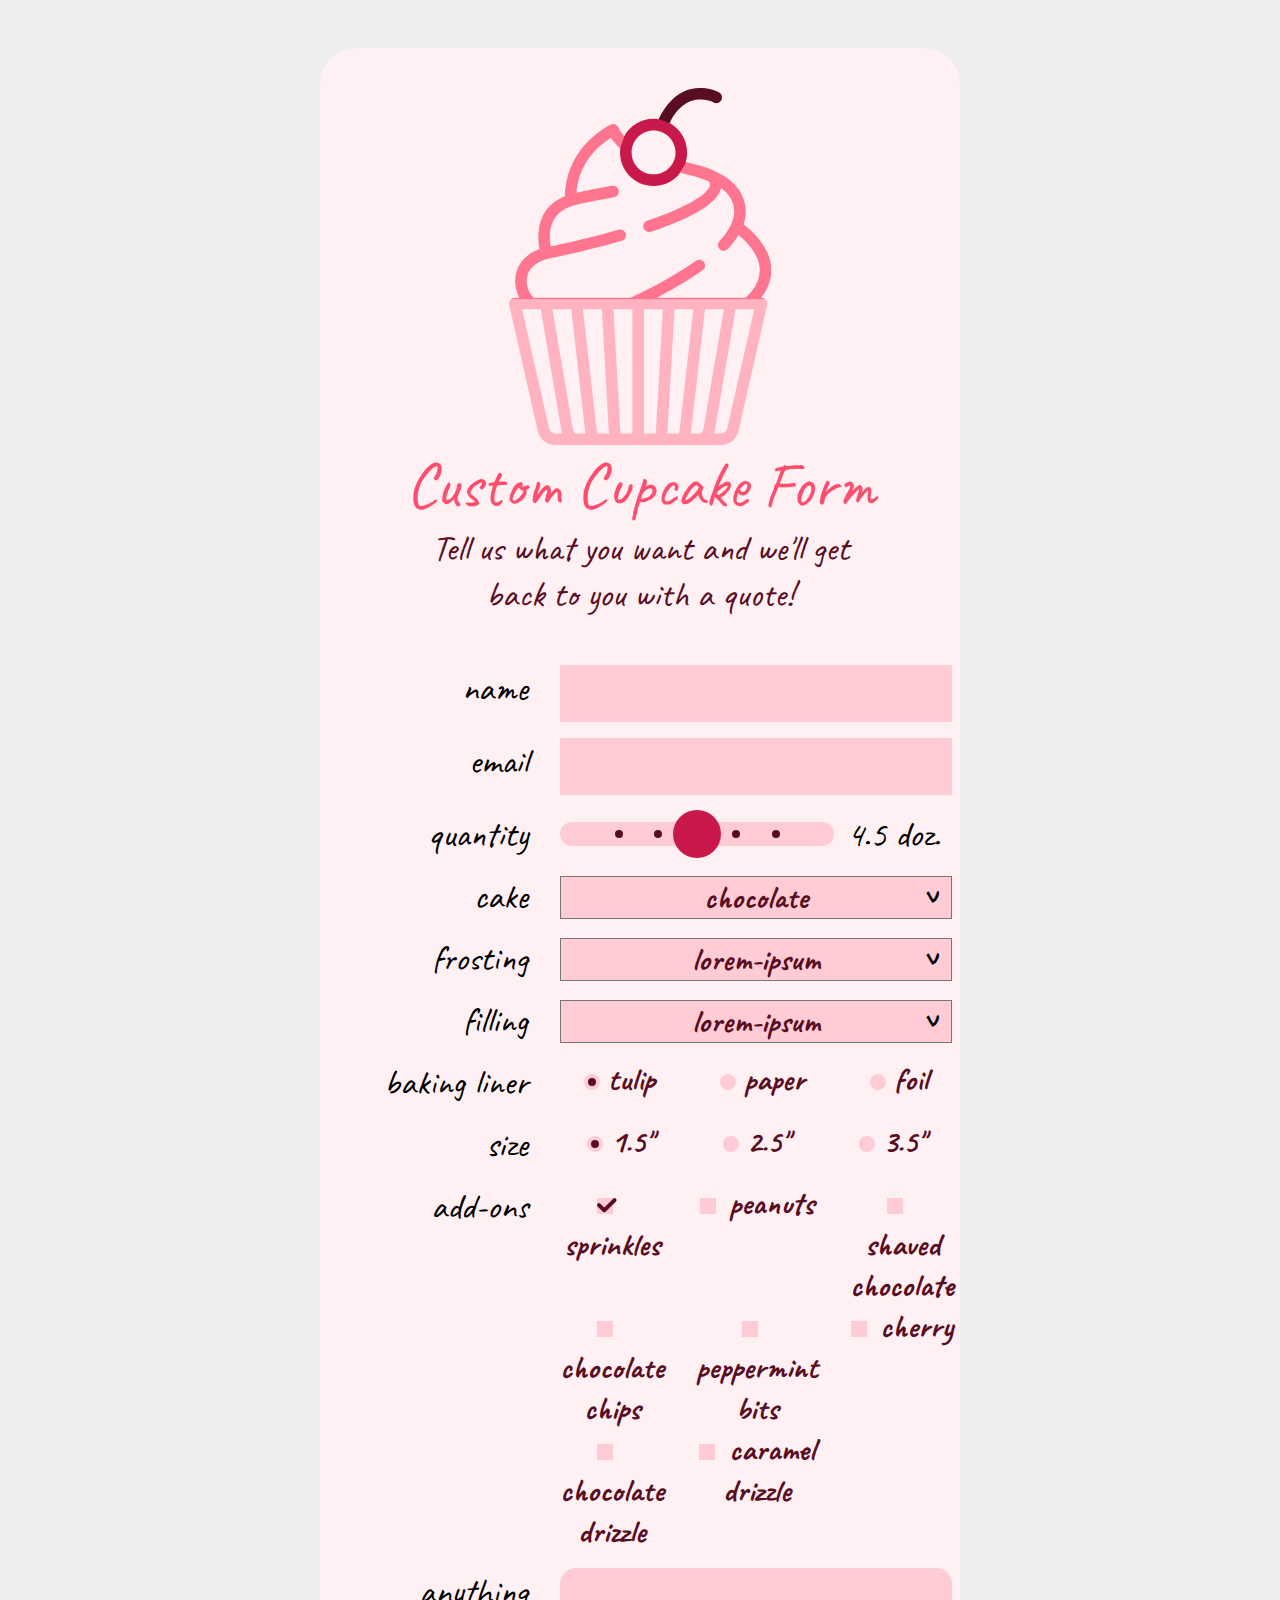
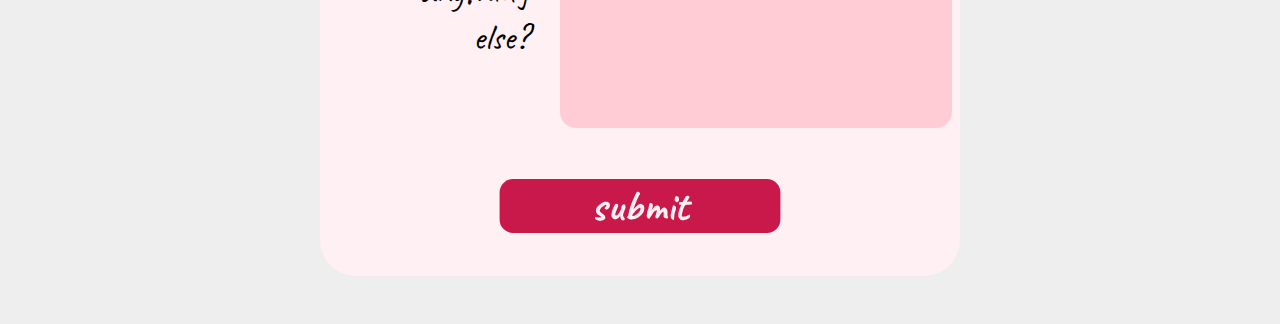
==== index.html @ 446fe45b "rough draft of final form complete" ====
<!DOCTYPE html>
<html lang="en">
<head>
    <meta charset="UTF-8">
    <meta http-equiv="X-UA-Compatible" content="IE=edge">
    <meta name="viewport" content="width=device-width, initial-scale=1.0">
    <title>Document</title>
    <link rel="stylesheet" href="styles.css">
</head>
<body>
    <div class="container">
        <img src="./assets/cupcake.svg" alt="a pink cupcake">
        <h1>Custom Cupcake Form</h1>
        <p class="subheading">Tell us what you want and we'll get back to you with a quote!</p>
        <form>
            <label for="name">name</label><input type="text" name="name" id="name">
            <label for="email">email</label><input type="text" name="email" id="email">
            <label for="quantity">quantity</label>
            <div class="slider">
                <div class="slider-container">
                    <input id="quantity" name="quantity" type="range" min="3" max="6" step="0.5">
                    <div class="slider-dots">
                        <div class="slider-dot-box">
                            <div class="slider-dot"></div>
                        </div>
                        <div class="slider-dot-box">
                            <div class="slider-dot"></div>
                        </div>
                        <div class="slider-dot-box">
                            <div class="slider-dot"></div>
                        </div>
                        <!-- The default value must be the middle value by
                            the HTML5 specification, so we default this one to active -->
                            <div class="slider-dot-box active">
                                <div class="slider-dot"></div>
                            </div>
                        <div class="slider-dot-box">
                            <div class="slider-dot"></div>
                        </div>
                        <div class="slider-dot-box">
                            <div class="slider-dot"></div>
                        </div>
                        <div class="slider-dot-box">
                            <div class="slider-dot"></div>
                        </div>
                    </div>
                </div>
                <output for="quantity"></output>
            </div>
            <label for="cake">cake</label>
            <div class="select-container">
                <select name="cake" id="cake">
                    <option value="chocolate">chocolate</option>
                    <option value="red velvet">red velvet</option>
                    <option value="yellow">yellow</option>
                </select>
            </div>
            <label for="frosting">frosting</label>
            <div class="select-container">
                <select name="frosting" id="frosting">
                    <option value="lorem-ipsum">lorem-ipsum</option>
                </select>
            </div>
            <label for="filling">filling</label>
            <div class="select-container">
                <select name="filling" id="filling">
                    <option value="lorem-ipsum">lorem-ipsum</option>
                </select>
            </div>
            <p>baking liner</label>
            <ul class="radio-container">
                <li>
                    <input type="radio" name="baking-liner" id="tulip" checked>
                    <label for="tulip">tulip</label>
                </li>
                <li>
                    <input type="radio" name="baking-liner" id="paper">
                    <label for="paper">paper</label>
                </li>
                <li>
                    <input type="radio" name="baking-liner" id="foil">
                    <label for="foil">foil</label>
                </li>
            </ul>
            <p>size</p>
            <ul class="radio-container">
                <li>
                    <input type="radio" name="size" id="1.5" checked>
                    <label for="1.5">1.5"</label>
                </li>
                <li>
                    <input type="radio" name="size" id="2.5">
                    <label for="2.5">2.5"</label>
                </li>
                <li>
                    <input type="radio" name="size" id="3.5">
                    <label for="3.5">3.5"</label>
                </li>
            </ul>
            <p>add-ons</p>
            <div class="checkbox-container">
                <ul>
                    <li>
                        <input type="checkbox" name="sprinkles" id="sprinkles" checked><label for="sprinkles">sprinkles</label>
                    </li>
                    <li>
                        <input type="checkbox" name="peanuts" id="peanuts"><label for="peanuts">peanuts</label>
                    </li>
                    <li>
                        <input type="checkbox" name="shaved-chocolate" id="shaved-chocolate"><label for="shaved-chocolate">shaved chocolate</label>
                    </li>
                    <li>
                        <input type="checkbox" name="chocolate-chips" id="chocolate-chips"><label for="chocolate-chips">chocolate chips</label>
                    </li>
                    <li>
                        <input type="checkbox" name="peppermint-bits" id="peppermint-bits"><label for="peppermint-bits">peppermint bits</label>
                    </li>
                    <li>
                        <input type="checkbox" name="cherry" id="cherry"><label for="cherry">cherry</label>
                    </li>
                    <li>
                        <input type="checkbox" name="chocolate-drizzle" id="chocolate-drizzle"><label for="chocolate-drizzle">chocolate drizzle</label>
                    </li>
                    <li>
                        <input type="checkbox" name="caramel-drizzle" id="caramel-drizzle"><label for="caramel-drizzle">caramel drizzle</label>
                    </li>
                </ul>
            </div>
            <label for="anything-else">anything else?</label>
            <textarea name="anything-else" id="anything-else"></textarea>
        </form>
        <button action="submit">submit</button>
    </div>
    <script src="functionality.js"></script>
</body>
</html>
---- styles.css ----
@import url('https://fonts.googleapis.com/css2?family=Caveat:wght@400;700&display=swap');

:root {
    /* Color palette */
    --clr-10: #590d22;
    --clr-9: #800f2f;
    --clr-8: #a4133c;
    --clr-7: #c9184a;
    --clr-6: #ff4d6d;
    --clr-5: #ff758f;
    --clr-4: #ff8fa3;
    --clr-3: #ffb3c1;
    --clr-2: #ffccd5;
    --clr-1: #fff0f3;

    /* Document colors */
    --clr-form: var(--clr-1);
    --clr-field-bg: var(--clr-2);
    --clr-field-fg: var(--clr-10);
    --clr-label: #000;
    --clr-body: #eee;
    --clr-h1: var(--clr-6);
    --clr-subheading: var(--clr-10);
    --clr-slider-thumb: var(--clr-7);
    --clr-button-bg: var(--clr-7);
    --clr-button-fg: var(--clr-1);

    /* Fonts */
    --ff-h1: "Caveat", cursive, sans-serif;
    --ff-subheading: "Caveat", cursive, sans-serif;
    --ff-label: "Caveat", cursive, sans-serif;
    --ff-value: "Caveat", cursive, sans-serif;
    --ff-button: "Caveat", cursive, sans-serif;

    --fw-h1: 400;
    --fw-subheading: 400;
    --fw-label: 400;
    --fw-value: 700;
    --fw-button: 700;

    --fs-h1: 4rem;
    --fs-subheading: 2.25rem;
    --fs-label: 2.25rem;
    --fs-checkbox-label: 1.125;
    --fs-value: 2rem;
    --fs-button: 3rem;
}

/* Reset */
*,
*::before,
*::after {
    box-sizing: border-box;
    margin: 0;
    padding: 0;
}

ul {
    list-style: none;
}

img {
    display: block;
    max-width: 100%;
}

/* Form resets from MDN and CSS Tricks */
input[type=range] {
    /* Hide the slider so we can make a custom slider */
    -webkit-appearance: none;
    appearance: none;
    background: transparent; 
}

input[type=range]::-webkit-slider-thumb {
    -webkit-appearance: none;
    appearance: none;
}

/* TODO: Update later for accessibility */
input[type=range]:focus {
    outline: none;
}

input[type=range]::-ms-track {
    width: 100%;
    cursor: pointer;
    background: transparent;
    border-color: transparent;
    color: transparent;
}

/* Components */

.components {
    padding: 3rem;
    display: flex;
    flex-direction: column;
    gap: 10em;
    align-items: center;
    background: var(--clr-form);
}

input[type=text] {
    background: var(--clr-field-bg);
    color: var(--clr-field-fg);
    font-family: var(--ff-value);
    font-weight: var(--fw-value);
    font-size: var(--fs-value);
    padding: 0.5rem;
    border: none;
}

/* TODO: Change for accessibility */
input[type=text]:focus {
    outline: none;
}

.select-container {
    position: relative;
}

.select-container::after {
    content: ">";
    font-family: var(--ff-value);
    font-weight: var(--fw-value);
    font-size: var(--fs-value);
    position: absolute;
    top: 0;
    right: 0;
    padding-top: 2%;
    padding-right: 2%;
    transform: rotate(90deg);
    pointer-events: none;
}

select {
    -webkit-appearance: none;
    appearance: none;
    width: 100%;
    text-align: center;
    background: var(--clr-field-bg);
    color: var(--clr-field-fg);
    font-family: var(--ff-value);
    font-weight: var(--fw-value);
    font-size: var(--fs-value);
}

option {
    font-family: inherit;
    font-weight: inherit;
    font-size: inherit;
}

.slider {
    display: grid;
    grid-template-columns: 70% 30%;
    align-items: center;
}

.slider-container {
    position: relative;
}

input[type=range] {
    width: 100%;
    display: block;
}

input[type=range]::-webkit-slider-runnable-track {
    background: var(--clr-field-bg);
    width: 100%;
    height: 1.5rem;
    border-radius: 22.5px;
    cursor: pointer;
}

input[type=range]::-webkit-slider-thumb {
    background: var(--clr-slider-thumb);
    width: 3rem;
    height: 3rem;
    border-radius: 50%;
    margin-top: -0.75rem;
}

input[type=range]::-moz-range-track {
    background: var(--clr-field-bg);
    width: 100%;
    height: 1.5rem;
    border-radius: 22.5px;
    cursor: pointer;
}

input[type=range]::-moz-range-thumb {
    background: var(--clr-slider-thumb);
    width: 3rem;
    height: 3rem;
    border-radius: 50%;
    margin-top: -0.75rem;
    cursor:pointer;
}

.slider-dots {
    position: absolute;
    top: 0;
    left: 0;
    width: 100%;
    height: 100%;
    display: flex;
    justify-content: space-between;
    align-items: center;
    pointer-events: none;
}

.slider-dot-box {
    width: 3rem;
    display: flex;
    justify-content: center;
    align-items: center;
}

.slider-dot {
    width: 0.5rem;
    height: 0.5rem;
    border-radius: 50%;
    background: var(--clr-field-fg);
}

.slider-dot-box:first-child > .slider-dot,
.slider-dot-box:last-child > .slider-dot,
.slider-dot-box.active > .slider-dot {
    background: transparent;
}

.radio-container {
    display: flex;
    justify-content: space-around;
    gap: 1rem;
    font-family: var(--ff-value);
    font-weight: var(--fw-value);
    font-size: var(--fs-value);
    color: var(--clr-field-fg);
}

input[type=radio] {
    -webkit-appearance: none;
    appearance: none;
    width: 1rem;
    height: 1rem;
    border-radius: 50%;
    background: var(--clr-field-bg);
}

input[type="radio"]:checked {
    position: relative;
}

input[type="radio"]:checked::before {
    content: "";
    display: block;
    width: 0.5rem;
    height: 0.5rem;
    border-radius: 50%;
    background: var(--clr-field-fg);
    position: absolute;
    top: 50%;
    left: 50%;
    transform: translate(-50%, -50%);
}

.checkbox-container {
    display: flex;
}

.checkbox-container ul {
    display: grid;
    grid-template-columns: repeat(3, 1fr);
    column-gap: 1em;
    font-family: var(--ff-value);
    font-weight: var(--fw-value);
    font-size: var(--fs-value);
    color: var(--clr-field-fg);
}

input[type=checkbox] {
    -webkit-appearance: none;
    appearance: none;
    width: 1rem;
    height: 1rem;
    background: var(--clr-field-bg);
    margin-right: 1em;
}

input[type=checkbox]:checked {
    position: relative;
}

input[type=checkbox]:checked::before {
    content: "";
    display: block;
    background-image: url(./assets/checkmark.svg);
    background-size: contain;
    background-repeat: no-repeat;
    width: 125%;
    height: 125%;
}

textarea {
    display: block;
    overflow: auto;
    width: 100%;
    height: 10rem;
    padding: 1rem;
    resize: none;
    background-color: var(--clr-field-bg);
    color: var(--clr-field-fg);
    font-family: var(--ff-value);
    font-weight: var(--fw-value);
    font-size: var(--fs-value);
    border: none;
    border-radius: 0.5em;
}

/* TODO: Change for accessibility */
textarea:focus {
    outline: none;
}

button {
    display: block;
    background-color: var(--clr-button-bg);
    color: var(--clr-button-fg);
    font-family: var(--ff-button);
    font-weight: var(--fw-button);
    font-size: var(--fs-button);
    width: 19.5rem;
    border: none;
    border-radius: 15px;
    cursor: pointer;
    transform: scale(0.9);
    transition: transform ease 150ms;
}

button:hover {
    transform: scale(1);
    animation-name: jiggle;
    animation-duration: 500ms;
}

button:active {
    transform: scale(0.9);
    transition: transform ease 50ms;
}

@keyframes jiggle {
    20% {
        transform: rotateZ(-3deg);
    }
    40% {
        transform: rotateZ(3deg);
    }
    60% {
        transform: rotateZ(-3deg);
    }
    80% {
        transform: rotateZ(3deg);
    }
    100% {
        transform: rotateZ(0deg);
    }
}

/* General Styles */

body {
    font-family: var(--ff-label);
    font-weight: var(--fw-label);
    font-size: var(--fs-label);
    background-color: var(--clr-body);
}

.container {
    max-width: 50vw;
    margin: 3rem auto;
    background-color: var(--clr-form);
    padding: 2.5rem;
    border-radius: 1em;
}

.container > * {
    margin-inline: auto;
    text-align: center;
}

h1 {
    font-family: var(--ff-h1);
    font-weight: var(--fw-h1);
    font-size: var(--fs-h1);
    color: var(--clr-h1);
}

.subheading {
    font-family: var(--ff-subheading);
    font-weight: var(--fw-subheading);
    font-size: var(--fs-subheading);
    color: var(--clr-subheading);
    max-width: 30ch;
    margin-bottom: 3rem;
}

form {
    display: grid;
    grid-template-columns: 30% 70%;
    row-gap: 1rem;
    column-gap: 2rem;
    margin-bottom: 3rem;
}

form label,
form p {
    text-align: right;
}
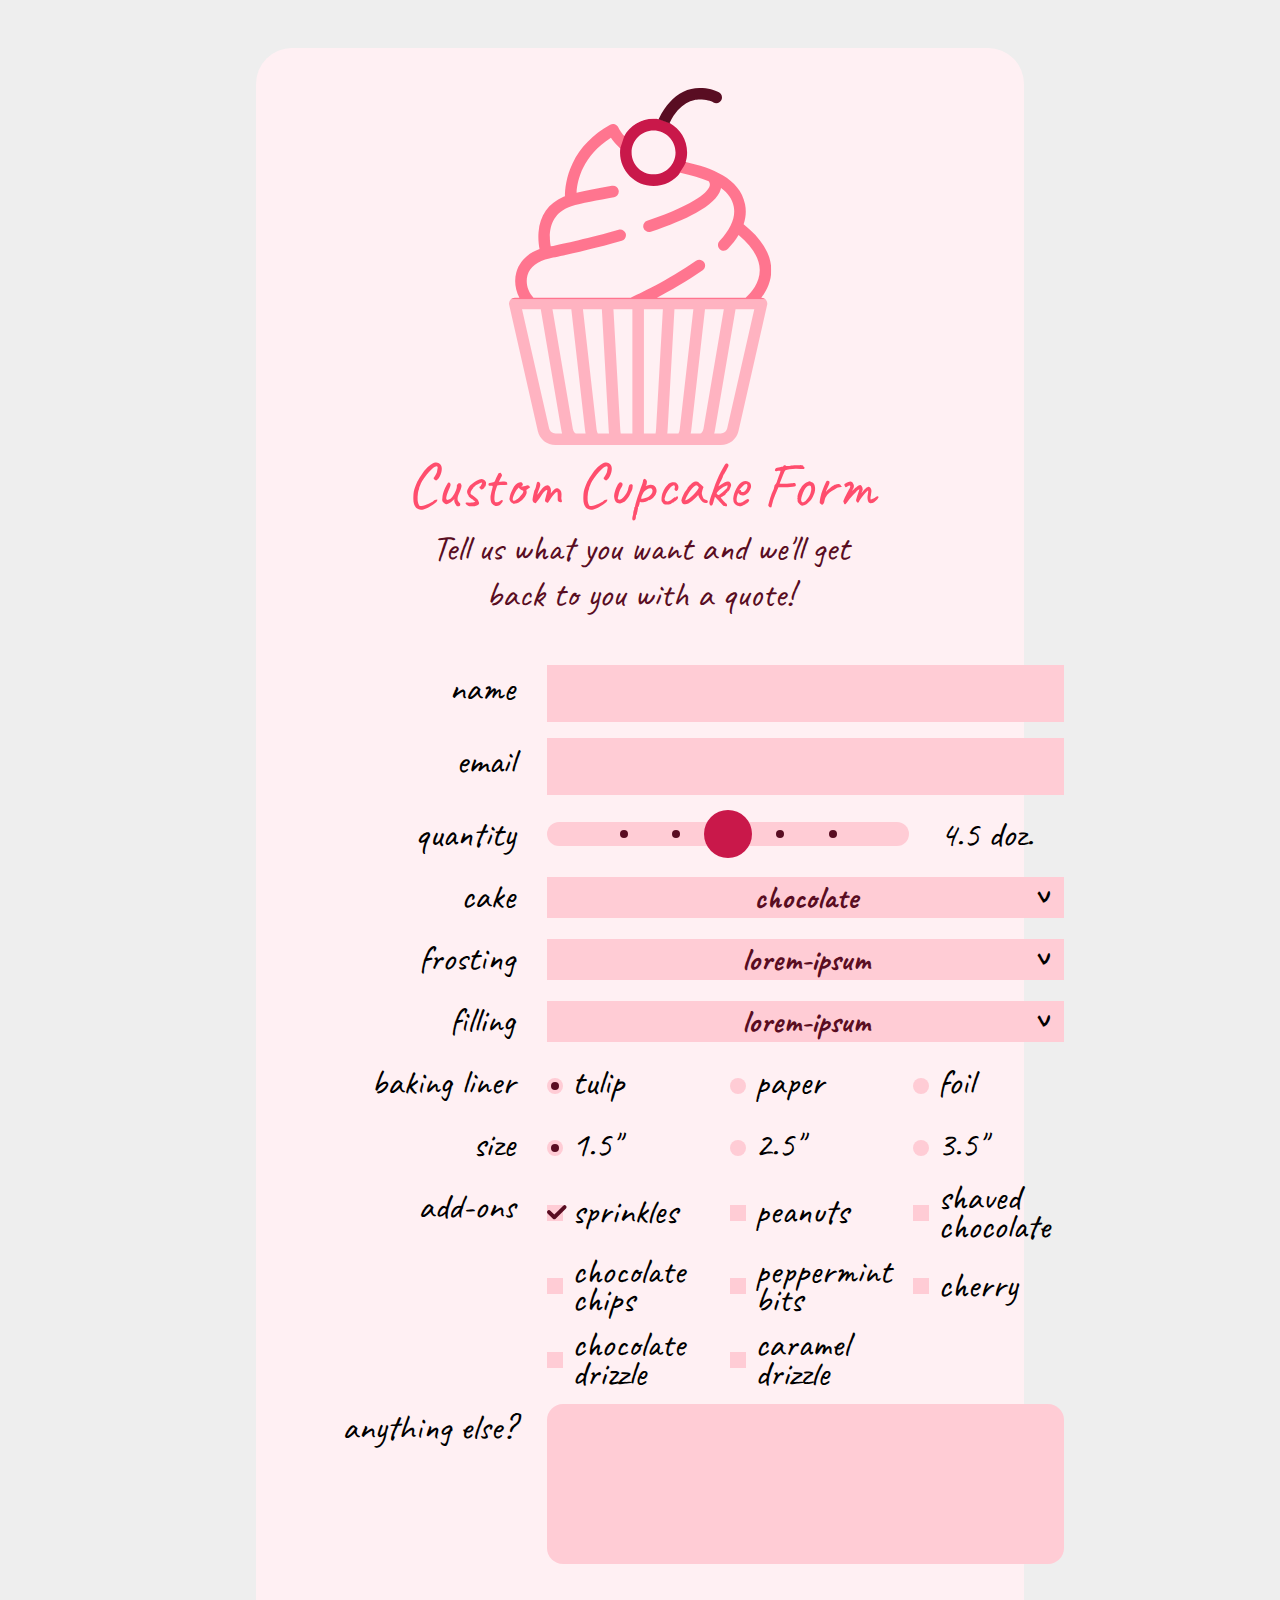
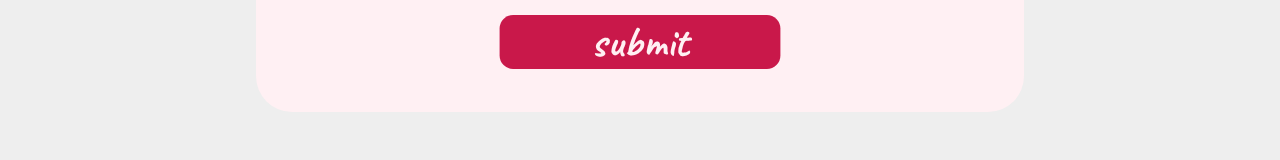
==== commit ace24bf4: "Cleaned up some formatting and lined up all checkboxes/radio buttons" ====
--- a/index.html
+++ b/index.html
@@ -1,136 +1,112 @@
 <!DOCTYPE html>
 <html lang="en">
-<head>
-    <meta charset="UTF-8">
-    <meta http-equiv="X-UA-Compatible" content="IE=edge">
-    <meta name="viewport" content="width=device-width, initial-scale=1.0">
+  <head>
+    <meta charset="UTF-8" />
+    <meta http-equiv="X-UA-Compatible" content="IE=edge" />
+    <meta name="viewport" content="width=device-width, initial-scale=1.0" />
     <title>Document</title>
-    <link rel="stylesheet" href="styles.css">
-</head>
-<body>
+    <link rel="stylesheet" href="styles.css" />
+  </head>
+  <body>
     <div class="container">
-        <img src="./assets/cupcake.svg" alt="a pink cupcake">
-        <h1>Custom Cupcake Form</h1>
-        <p class="subheading">Tell us what you want and we'll get back to you with a quote!</p>
-        <form>
-            <label for="name">name</label><input type="text" name="name" id="name">
-            <label for="email">email</label><input type="text" name="email" id="email">
-            <label for="quantity">quantity</label>
-            <div class="slider">
-                <div class="slider-container">
-                    <input id="quantity" name="quantity" type="range" min="3" max="6" step="0.5">
-                    <div class="slider-dots">
-                        <div class="slider-dot-box">
-                            <div class="slider-dot"></div>
-                        </div>
-                        <div class="slider-dot-box">
-                            <div class="slider-dot"></div>
-                        </div>
-                        <div class="slider-dot-box">
-                            <div class="slider-dot"></div>
-                        </div>
-                        <!-- The default value must be the middle value by
-                            the HTML5 specification, so we default this one to active -->
-                            <div class="slider-dot-box active">
-                                <div class="slider-dot"></div>
-                            </div>
-                        <div class="slider-dot-box">
-                            <div class="slider-dot"></div>
-                        </div>
-                        <div class="slider-dot-box">
-                            <div class="slider-dot"></div>
-                        </div>
-                        <div class="slider-dot-box">
-                            <div class="slider-dot"></div>
-                        </div>
-                    </div>
-                </div>
-                <output for="quantity"></output>
+      <img src="./assets/cupcake.svg" alt="a pink cupcake" />
+      <h1>Custom Cupcake Form</h1>
+      <p class="subheading">Tell us what you want and we'll get back to you with a quote!</p>
+      <form>
+        <label for="name">name</label><input type="text" name="name" id="name" /> <label for="email">email</label>
+        <input type="text" name="email" id="email" />
+        <label for="quantity">quantity</label>
+        <div class="slider">
+          <div class="slider-container">
+            <input id="quantity" name="quantity" type="range" min="3" max="6" step="0.5" />
+            <div class="slider-dots">
+              <div class="slider-dot-box">
+                <div class="slider-dot"></div>
+              </div>
+              <div class="slider-dot-box">
+                <div class="slider-dot"></div>
+              </div>
+              <div class="slider-dot-box">
+                <div class="slider-dot"></div>
+              </div>
+              <!-- The default value must be the middle value by
+            the HTML5 specification, so we default this one to active -->
+              <div class="slider-dot-box active">
+                <div class="slider-dot"></div>
+              </div>
+              <div class="slider-dot-box">
+                <div class="slider-dot"></div>
+              </div>
+              <div class="slider-dot-box">
+                <div class="slider-dot"></div>
+              </div>
+              <div class="slider-dot-box">
+                <div class="slider-dot"></div>
+              </div>
             </div>
-            <label for="cake">cake</label>
-            <div class="select-container">
-                <select name="cake" id="cake">
-                    <option value="chocolate">chocolate</option>
-                    <option value="red velvet">red velvet</option>
-                    <option value="yellow">yellow</option>
-                </select>
-            </div>
-            <label for="frosting">frosting</label>
-            <div class="select-container">
-                <select name="frosting" id="frosting">
-                    <option value="lorem-ipsum">lorem-ipsum</option>
-                </select>
-            </div>
-            <label for="filling">filling</label>
-            <div class="select-container">
-                <select name="filling" id="filling">
-                    <option value="lorem-ipsum">lorem-ipsum</option>
-                </select>
-            </div>
-            <p>baking liner</label>
-            <ul class="radio-container">
-                <li>
-                    <input type="radio" name="baking-liner" id="tulip" checked>
-                    <label for="tulip">tulip</label>
-                </li>
-                <li>
-                    <input type="radio" name="baking-liner" id="paper">
-                    <label for="paper">paper</label>
-                </li>
-                <li>
-                    <input type="radio" name="baking-liner" id="foil">
-                    <label for="foil">foil</label>
-                </li>
-            </ul>
-            <p>size</p>
-            <ul class="radio-container">
-                <li>
-                    <input type="radio" name="size" id="1.5" checked>
-                    <label for="1.5">1.5"</label>
-                </li>
-                <li>
-                    <input type="radio" name="size" id="2.5">
-                    <label for="2.5">2.5"</label>
-                </li>
-                <li>
-                    <input type="radio" name="size" id="3.5">
-                    <label for="3.5">3.5"</label>
-                </li>
-            </ul>
-            <p>add-ons</p>
-            <div class="checkbox-container">
-                <ul>
-                    <li>
-                        <input type="checkbox" name="sprinkles" id="sprinkles" checked><label for="sprinkles">sprinkles</label>
-                    </li>
-                    <li>
-                        <input type="checkbox" name="peanuts" id="peanuts"><label for="peanuts">peanuts</label>
-                    </li>
-                    <li>
-                        <input type="checkbox" name="shaved-chocolate" id="shaved-chocolate"><label for="shaved-chocolate">shaved chocolate</label>
-                    </li>
-                    <li>
-                        <input type="checkbox" name="chocolate-chips" id="chocolate-chips"><label for="chocolate-chips">chocolate chips</label>
-                    </li>
-                    <li>
-                        <input type="checkbox" name="peppermint-bits" id="peppermint-bits"><label for="peppermint-bits">peppermint bits</label>
-                    </li>
-                    <li>
-                        <input type="checkbox" name="cherry" id="cherry"><label for="cherry">cherry</label>
-                    </li>
-                    <li>
-                        <input type="checkbox" name="chocolate-drizzle" id="chocolate-drizzle"><label for="chocolate-drizzle">chocolate drizzle</label>
-                    </li>
-                    <li>
-                        <input type="checkbox" name="caramel-drizzle" id="caramel-drizzle"><label for="caramel-drizzle">caramel drizzle</label>
-                    </li>
-                </ul>
-            </div>
-            <label for="anything-else">anything else?</label>
-            <textarea name="anything-else" id="anything-else"></textarea>
-        </form>
-        <button action="submit">submit</button>
+          </div>
+          <output for="quantity"></output>
+        </div>
+        <label for="cake">cake</label>
+        <div class="select-container">
+          <select name="cake" id="cake">
+            <option value="chocolate">chocolate</option>
+            <option value="red velvet">red velvet</option>
+            <option value="yellow">yellow</option>
+          </select>
+        </div>
+        <label for="frosting">frosting</label>
+        <div class="select-container">
+          <select name="frosting" id="frosting">
+            <option value="lorem-ipsum">lorem-ipsum</option>
+          </select>
+        </div>
+        <label for="filling">filling</label>
+        <div class="select-container">
+          <select name="filling" id="filling">
+            <option value="lorem-ipsum">lorem-ipsum</option>
+          </select>
+        </div>
+        <p>baking liner</p>
+        <div class="radio-container">
+          <input type="radio" name="baking-liner" id="tulip" checked />
+          <label for="tulip">tulip</label>
+        </div>
+        <div class="radio-container">
+          <input type="radio" name="baking-liner" id="paper" />
+          <label for="paper">paper</label>
+        </div>
+        <div class="radio-container">
+          <input type="radio" name="baking-liner" id="foil" />
+          <label for="foil">foil</label>
+        </div>
+        <p>size</p>
+        <div class="radio-container">
+          <input type="radio" name="size" id="1.5" checked />
+          <label for="1.5">1.5"</label>
+        </div>
+        <div class="radio-container">
+          <input type="radio" name="size" id="2.5" />
+          <label for="2.5">2.5"</label>
+        </div>
+        <div class="radio-container">
+          <input type="radio" name="size" id="3.5" />
+          <label for="3.5">3.5"</label>
+        </div>
+        <p>add-ons</p>
+        <div class="checkbox-container"><input type="checkbox" name="sprinkles" id="sprinkles" checked /><label for="sprinkles">sprinkles</label></div>
+        <div class="checkbox-container"><input type="checkbox" name="peanuts" id="peanuts" /><label for="peanuts">peanuts</label></div>
+        <div class="checkbox-container test"><input type="checkbox" name="shaved-chocolate" id="shaved-chocolate" /><label for="shaved-chocolate">shaved chocolate</label></div>
+        <div class="checkbox-container skip-column"><input type="checkbox" name="chocolate-chips" id="chocolate-chips" /><label for="chocolate-chips">chocolate chips</label></div>
+        <div class="checkbox-container"><input type="checkbox" name="peppermint-bits" id="peppermint-bits" /><label for="peppermint-bits">peppermint bits</label></div>
+        <div class="checkbox-container"><input type="checkbox" name="cherry" id="cherry" /><label for="cherry">cherry</label></div>
+        <div class="checkbox-container skip-column"><input type="checkbox" name="chocolate-drizzle" id="chocolate-drizzle" /><label for="chocolate-drizzle">chocolate drizzle</label></div>
+        <div class="checkbox-container"><input type="checkbox" name="caramel-drizzle" id="caramel-drizzle" /><label for="caramel-drizzle">caramel drizzle</label></div>
+        <label for="anything-else" class="start-column">anything else?</label>
+        <textarea name="anything-else" id="anything-else"></textarea>
+      </form>
+      <button action="submit">submit</button>
     </div>
     <script src="functionality.js"></script>
-</body>
-</html>+  </body>
+</html>
--- a/styles.css
+++ b/styles.css
@@ -1,422 +1,465 @@
 @import url('https://fonts.googleapis.com/css2?family=Caveat:wght@400;700&display=swap');
 
 :root {
-    /* Color palette */
-    --clr-10: #590d22;
-    --clr-9: #800f2f;
-    --clr-8: #a4133c;
-    --clr-7: #c9184a;
-    --clr-6: #ff4d6d;
-    --clr-5: #ff758f;
-    --clr-4: #ff8fa3;
-    --clr-3: #ffb3c1;
-    --clr-2: #ffccd5;
-    --clr-1: #fff0f3;
-
-    /* Document colors */
-    --clr-form: var(--clr-1);
-    --clr-field-bg: var(--clr-2);
-    --clr-field-fg: var(--clr-10);
-    --clr-label: #000;
-    --clr-body: #eee;
-    --clr-h1: var(--clr-6);
-    --clr-subheading: var(--clr-10);
-    --clr-slider-thumb: var(--clr-7);
-    --clr-button-bg: var(--clr-7);
-    --clr-button-fg: var(--clr-1);
-
-    /* Fonts */
-    --ff-h1: "Caveat", cursive, sans-serif;
-    --ff-subheading: "Caveat", cursive, sans-serif;
-    --ff-label: "Caveat", cursive, sans-serif;
-    --ff-value: "Caveat", cursive, sans-serif;
-    --ff-button: "Caveat", cursive, sans-serif;
-
-    --fw-h1: 400;
-    --fw-subheading: 400;
-    --fw-label: 400;
-    --fw-value: 700;
-    --fw-button: 700;
-
-    --fs-h1: 4rem;
-    --fs-subheading: 2.25rem;
-    --fs-label: 2.25rem;
-    --fs-checkbox-label: 1.125;
-    --fs-value: 2rem;
-    --fs-button: 3rem;
+  /* Color palette */
+  --clr-10: #590d22;
+  --clr-9: #800f2f;
+  --clr-8: #a4133c;
+  --clr-7: #c9184a;
+  --clr-6: #ff4d6d;
+  --clr-5: #ff758f;
+  --clr-4: #ff8fa3;
+  --clr-3: #ffb3c1;
+  --clr-2: #ffccd5;
+  --clr-1: #fff0f3;
+
+  /* Document colors */
+  --clr-form: var(--clr-1);
+  --clr-field-bg: var(--clr-2);
+  --clr-field-fg: var(--clr-10);
+  --clr-label: #000;
+  --clr-body: #eee;
+  --clr-h1: var(--clr-6);
+  --clr-subheading: var(--clr-10);
+  --clr-slider-thumb: var(--clr-7);
+  --clr-button-bg: var(--clr-7);
+  --clr-button-fg: var(--clr-1);
+
+  /* Fonts */
+  --ff-h1: 'Caveat', cursive, sans-serif;
+  --ff-subheading: 'Caveat', cursive, sans-serif;
+  --ff-label: 'Caveat', cursive, sans-serif;
+  --ff-value: 'Caveat', cursive, sans-serif;
+  --ff-button: 'Caveat', cursive, sans-serif;
+
+  --fw-h1: 400;
+  --fw-subheading: 400;
+  --fw-label: 400;
+  --fw-value: 700;
+  --fw-button: 700;
+
+  --fs-h1: 4rem;
+  --fs-subheading: 2.25rem;
+  --fs-label: 2.25rem;
+  --fs-checkbox-label: 1.125rem;
+  --fs-value: 2rem;
+  --fs-button: 3rem;
 }
 
 /* Reset */
 *,
 *::before,
 *::after {
-    box-sizing: border-box;
-    margin: 0;
-    padding: 0;
+  box-sizing: border-box;
+  margin: 0;
+  padding: 0;
 }
 
 ul {
-    list-style: none;
+  list-style: none;
 }
 
 img {
-    display: block;
-    max-width: 100%;
+  display: block;
+  max-width: 100%;
 }
 
 /* Form resets from MDN and CSS Tricks */
-input[type=range] {
-    /* Hide the slider so we can make a custom slider */
-    -webkit-appearance: none;
-    appearance: none;
-    background: transparent; 
-}
-
-input[type=range]::-webkit-slider-thumb {
-    -webkit-appearance: none;
-    appearance: none;
+input[type='range'] {
+  /* Hide the slider so we can make a custom slider */
+  -webkit-appearance: none;
+  appearance: none;
+  background: transparent;
+}
+
+input[type='range']::-webkit-slider-thumb {
+  -webkit-appearance: none;
+  appearance: none;
 }
 
 /* TODO: Update later for accessibility */
-input[type=range]:focus {
-    outline: none;
-}
-
-input[type=range]::-ms-track {
-    width: 100%;
-    cursor: pointer;
-    background: transparent;
-    border-color: transparent;
-    color: transparent;
+input[type='range']:focus {
+  outline: none;
+}
+
+input[type='range']::-ms-track {
+  width: 100%;
+  cursor: pointer;
+  background: transparent;
+  border-color: transparent;
+  color: transparent;
 }
 
 /* Components */
 
 .components {
-    padding: 3rem;
-    display: flex;
-    flex-direction: column;
-    gap: 10em;
-    align-items: center;
-    background: var(--clr-form);
-}
-
-input[type=text] {
-    background: var(--clr-field-bg);
-    color: var(--clr-field-fg);
-    font-family: var(--ff-value);
-    font-weight: var(--fw-value);
-    font-size: var(--fs-value);
-    padding: 0.5rem;
-    border: none;
+  padding: 3rem;
+  display: flex;
+  flex-direction: column;
+  gap: 10em;
+  align-items: center;
+  background: var(--clr-form);
+}
+
+input[type='text'] {
+  background: var(--clr-field-bg);
+  color: var(--clr-field-fg);
+  font-family: var(--ff-value);
+  font-weight: var(--fw-value);
+  font-size: var(--fs-value);
+  padding: 0.5rem;
+  border: none;
 }
 
 /* TODO: Change for accessibility */
-input[type=text]:focus {
-    outline: none;
+input[type='text']:focus {
+  outline: none;
 }
 
 .select-container {
-    position: relative;
+  position: relative;
+  grid-column: span 3;
 }
 
 .select-container::after {
-    content: ">";
-    font-family: var(--ff-value);
-    font-weight: var(--fw-value);
-    font-size: var(--fs-value);
-    position: absolute;
-    top: 0;
-    right: 0;
-    padding-top: 2%;
-    padding-right: 2%;
-    transform: rotate(90deg);
-    pointer-events: none;
+  content: '>';
+  font-family: var(--ff-value);
+  font-weight: var(--fw-value);
+  font-size: var(--fs-value);
+  position: absolute;
+  top: 0;
+  right: 0;
+  padding-top: 2%;
+  padding-right: 2%;
+  transform: rotate(90deg);
+  pointer-events: none;
 }
 
 select {
-    -webkit-appearance: none;
-    appearance: none;
-    width: 100%;
-    text-align: center;
-    background: var(--clr-field-bg);
-    color: var(--clr-field-fg);
-    font-family: var(--ff-value);
-    font-weight: var(--fw-value);
-    font-size: var(--fs-value);
+  -webkit-appearance: none;
+  appearance: none;
+  width: 100%;
+  text-align: center;
+  border: none;
+  background: var(--clr-field-bg);
+  color: var(--clr-field-fg);
+  font-family: var(--ff-value);
+  font-weight: var(--fw-value);
+  font-size: var(--fs-value);
 }
 
 option {
-    font-family: inherit;
-    font-weight: inherit;
-    font-size: inherit;
+  font-family: inherit;
+  font-weight: inherit;
+  font-size: inherit;
 }
 
 .slider {
-    display: grid;
-    grid-template-columns: 70% 30%;
-    align-items: center;
+  display: grid;
+  grid-template-columns: 70% 30%;
+  align-items: center;
+  grid-column: span 3;
 }
 
 .slider-container {
-    position: relative;
-}
-
-input[type=range] {
-    width: 100%;
-    display: block;
-}
-
-input[type=range]::-webkit-slider-runnable-track {
-    background: var(--clr-field-bg);
-    width: 100%;
-    height: 1.5rem;
-    border-radius: 22.5px;
-    cursor: pointer;
-}
-
-input[type=range]::-webkit-slider-thumb {
-    background: var(--clr-slider-thumb);
-    width: 3rem;
-    height: 3rem;
-    border-radius: 50%;
-    margin-top: -0.75rem;
-}
-
-input[type=range]::-moz-range-track {
-    background: var(--clr-field-bg);
-    width: 100%;
-    height: 1.5rem;
-    border-radius: 22.5px;
-    cursor: pointer;
-}
-
-input[type=range]::-moz-range-thumb {
-    background: var(--clr-slider-thumb);
-    width: 3rem;
-    height: 3rem;
-    border-radius: 50%;
-    margin-top: -0.75rem;
-    cursor:pointer;
+  position: relative;
+}
+
+input[type='range'] {
+  width: 100%;
+  display: block;
+}
+
+input[type='range']::-webkit-slider-runnable-track {
+  background: var(--clr-field-bg);
+  width: 100%;
+  height: 1.5rem;
+  border-radius: 22.5px;
+  cursor: pointer;
+}
+
+input[type='range']::-webkit-slider-thumb {
+  background: var(--clr-slider-thumb);
+  width: 3rem;
+  height: 3rem;
+  border-radius: 50%;
+  margin-top: -0.75rem;
+}
+
+input[type='range']::-moz-range-track {
+  background: var(--clr-field-bg);
+  width: 100%;
+  height: 1.5rem;
+  border-radius: 22.5px;
+  cursor: pointer;
+}
+
+input[type='range']::-moz-range-thumb {
+  background: var(--clr-slider-thumb);
+  width: 3rem;
+  height: 3rem;
+  border-radius: 50%;
+  margin-top: -0.75rem;
+  cursor: pointer;
 }
 
 .slider-dots {
-    position: absolute;
-    top: 0;
-    left: 0;
-    width: 100%;
-    height: 100%;
-    display: flex;
-    justify-content: space-between;
-    align-items: center;
-    pointer-events: none;
+  position: absolute;
+  top: 0;
+  left: 0;
+  width: 100%;
+  height: 100%;
+  display: flex;
+  justify-content: space-between;
+  align-items: center;
+  pointer-events: none;
 }
 
 .slider-dot-box {
-    width: 3rem;
-    display: flex;
-    justify-content: center;
-    align-items: center;
+  width: 3rem;
+  display: flex;
+  justify-content: center;
+  align-items: center;
 }
 
 .slider-dot {
-    width: 0.5rem;
-    height: 0.5rem;
-    border-radius: 50%;
-    background: var(--clr-field-fg);
+  width: 0.5rem;
+  height: 0.5rem;
+  border-radius: 50%;
+  background: var(--clr-field-fg);
 }
 
 .slider-dot-box:first-child > .slider-dot,
 .slider-dot-box:last-child > .slider-dot,
 .slider-dot-box.active > .slider-dot {
-    background: transparent;
-}
-
-.radio-container {
-    display: flex;
-    justify-content: space-around;
-    gap: 1rem;
-    font-family: var(--ff-value);
-    font-weight: var(--fw-value);
-    font-size: var(--fs-value);
-    color: var(--clr-field-fg);
-}
-
-input[type=radio] {
-    -webkit-appearance: none;
-    appearance: none;
-    width: 1rem;
-    height: 1rem;
-    border-radius: 50%;
-    background: var(--clr-field-bg);
-}
-
-input[type="radio"]:checked {
-    position: relative;
-}
-
-input[type="radio"]:checked::before {
-    content: "";
-    display: block;
-    width: 0.5rem;
-    height: 0.5rem;
-    border-radius: 50%;
-    background: var(--clr-field-fg);
-    position: absolute;
-    top: 50%;
-    left: 50%;
-    transform: translate(-50%, -50%);
-}
-
-.checkbox-container {
-    display: flex;
-}
-
-.checkbox-container ul {
-    display: grid;
-    grid-template-columns: repeat(3, 1fr);
-    column-gap: 1em;
-    font-family: var(--ff-value);
-    font-weight: var(--fw-value);
-    font-size: var(--fs-value);
-    color: var(--clr-field-fg);
-}
-
-input[type=checkbox] {
-    -webkit-appearance: none;
-    appearance: none;
-    width: 1rem;
-    height: 1rem;
-    background: var(--clr-field-bg);
-    margin-right: 1em;
-}
-
-input[type=checkbox]:checked {
-    position: relative;
-}
-
-input[type=checkbox]:checked::before {
-    content: "";
-    display: block;
-    background-image: url(./assets/checkmark.svg);
-    background-size: contain;
-    background-repeat: no-repeat;
-    width: 125%;
-    height: 125%;
+  background: transparent;
+}
+
+/* .radio-container {
+  display: flex;
+  justify-content: space-around;
+  gap: 1rem;
+  font-family: var(--ff-value);
+  font-weight: var(--fw-value);
+  font-size: var(--fs-value);
+  color: var(--clr-field-fg);
+} */
+
+input[type='radio'] {
+  -webkit-appearance: none;
+  appearance: none;
+  width: 1rem;
+  height: 1rem;
+  border-radius: 50%;
+  background: var(--clr-field-bg);
+}
+
+input[type='radio']:checked {
+  position: relative;
+}
+
+input[type='radio']:checked::before {
+  content: '';
+  display: block;
+  width: 0.5rem;
+  height: 0.5rem;
+  border-radius: 50%;
+  background: var(--clr-field-fg);
+  position: absolute;
+  top: 50%;
+  left: 50%;
+  transform: translate(-50%, -50%);
+}
+
+/* .checkbox-container ul {
+  display: grid;
+  grid-template-columns: repeat(3, 1fr);
+  column-gap: 1em;
+  text-align: left;
+  justify-content: space-around;
+  font-family: var(--ff-value);
+  font-weight: var(--fw-value);
+  font-size: var(--fs-checkbox-label);
+  color: var(--clr-field-fg);
+}
+
+.checkbox-container li {
+  display: flex;
+  justify-content: flex-start;
+  gap: 0.5rem;
+} */
+
+input[type='checkbox'] {
+  -webkit-appearance: none;
+  appearance: none;
+  width: 1rem;
+  height: 1rem;
+  background: var(--clr-field-bg);
+  margin-top: 0.25ex; /* force checkbox to align with text */
+}
+
+input[type='checkbox']:checked {
+  position: relative;
+}
+
+input[type='checkbox']:checked::before {
+  content: '';
+  display: block;
+  background-image: url(./assets/checkmark.svg);
+  background-size: contain;
+  background-repeat: no-repeat;
+  width: 125%;
+  height: 125%;
 }
 
 textarea {
-    display: block;
-    overflow: auto;
-    width: 100%;
-    height: 10rem;
-    padding: 1rem;
-    resize: none;
-    background-color: var(--clr-field-bg);
-    color: var(--clr-field-fg);
-    font-family: var(--ff-value);
-    font-weight: var(--fw-value);
-    font-size: var(--fs-value);
-    border: none;
-    border-radius: 0.5em;
+  display: block;
+  overflow: auto;
+  width: 100%;
+  height: 10rem;
+  padding: 1rem;
+  resize: none;
+  background-color: var(--clr-field-bg);
+  color: var(--clr-field-fg);
+  font-family: var(--ff-value);
+  font-weight: var(--fw-value);
+  font-size: var(--fs-value);
+  border: none;
+  border-radius: 0.5em;
 }
 
 /* TODO: Change for accessibility */
 textarea:focus {
-    outline: none;
+  outline: none;
 }
 
 button {
-    display: block;
-    background-color: var(--clr-button-bg);
-    color: var(--clr-button-fg);
-    font-family: var(--ff-button);
-    font-weight: var(--fw-button);
-    font-size: var(--fs-button);
-    width: 19.5rem;
-    border: none;
-    border-radius: 15px;
-    cursor: pointer;
-    transform: scale(0.9);
-    transition: transform ease 150ms;
+  display: block;
+  background-color: var(--clr-button-bg);
+  color: var(--clr-button-fg);
+  font-family: var(--ff-button);
+  font-weight: var(--fw-button);
+  font-size: var(--fs-button);
+  width: 19.5rem;
+  border: none;
+  border-radius: 15px;
+  cursor: pointer;
+  transform: scale(0.9);
+  transition: transform ease 150ms;
 }
 
 button:hover {
-    transform: scale(1);
-    animation-name: jiggle;
-    animation-duration: 500ms;
+  transform: scale(1);
+  animation-name: jiggle;
+  animation-duration: 500ms;
 }
 
 button:active {
-    transform: scale(0.9);
-    transition: transform ease 50ms;
+  transform: scale(0.9);
+  transition: transform ease 50ms;
 }
 
 @keyframes jiggle {
-    20% {
-        transform: rotateZ(-3deg);
-    }
-    40% {
-        transform: rotateZ(3deg);
-    }
-    60% {
-        transform: rotateZ(-3deg);
-    }
-    80% {
-        transform: rotateZ(3deg);
-    }
-    100% {
-        transform: rotateZ(0deg);
-    }
+  20% {
+    transform: rotateZ(-3deg);
+  }
+  40% {
+    transform: rotateZ(3deg);
+  }
+  60% {
+    transform: rotateZ(-3deg);
+  }
+  80% {
+    transform: rotateZ(3deg);
+  }
+  100% {
+    transform: rotateZ(0deg);
+  }
 }
 
 /* General Styles */
 
 body {
-    font-family: var(--ff-label);
-    font-weight: var(--fw-label);
-    font-size: var(--fs-label);
-    background-color: var(--clr-body);
+  font-family: var(--ff-label);
+  font-weight: var(--fw-label);
+  font-size: var(--fs-label);
+  background-color: var(--clr-body);
 }
 
 .container {
-    max-width: 50vw;
-    margin: 3rem auto;
-    background-color: var(--clr-form);
-    padding: 2.5rem;
-    border-radius: 1em;
+  max-width: max(60vw, 42rem);
+  margin: 3rem auto;
+  background-color: var(--clr-form);
+  padding-block: 2.5rem;
+  padding-inline: 3.5rem;
+  border-radius: 1em;
 }
 
 .container > * {
-    margin-inline: auto;
-    text-align: center;
+  margin-inline: auto;
+  text-align: center;
 }
 
 h1 {
-    font-family: var(--ff-h1);
-    font-weight: var(--fw-h1);
-    font-size: var(--fs-h1);
-    color: var(--clr-h1);
+  font-family: var(--ff-h1);
+  font-weight: var(--fw-h1);
+  font-size: var(--fs-h1);
+  color: var(--clr-h1);
 }
 
 .subheading {
-    font-family: var(--ff-subheading);
-    font-weight: var(--fw-subheading);
-    font-size: var(--fs-subheading);
-    color: var(--clr-subheading);
-    max-width: 30ch;
-    margin-bottom: 3rem;
+  font-family: var(--ff-subheading);
+  font-weight: var(--fw-subheading);
+  font-size: var(--fs-subheading);
+  color: var(--clr-subheading);
+  max-width: 30ch;
+  margin-bottom: 3rem;
 }
 
 form {
-    display: grid;
-    grid-template-columns: 30% 70%;
-    row-gap: 1rem;
-    column-gap: 2rem;
-    margin-bottom: 3rem;
-}
-
-form label,
-form p {
-    text-align: right;
-}+  display: grid;
+  grid-template-columns: 31% 23% 23% 23%;
+  row-gap: 1rem;
+  column-gap: 2rem;
+  margin-bottom: 3rem;
+}
+
+form > label,
+form > p {
+  text-align: right;
+}
+
+#name,
+#email,
+#anything-else {
+  grid-column: span 3;
+}
+
+.radio-container,
+.checkbox-container {
+  justify-self: start;
+}
+
+.skip-column {
+  grid-column: 2;
+}
+
+.start-column {
+  grid-column: 1;
+}
+
+.checkbox-container {
+  display: flex;
+  justify-content: flex-start;
+  align-items: center;
+  text-align: left;
+  gap: 0.25em;
+}
+
+.checkbox-container > label {
+  line-height: 0.8;
+}
+
+.checkbox-container > input {
+  flex-shrink: 0;
+}
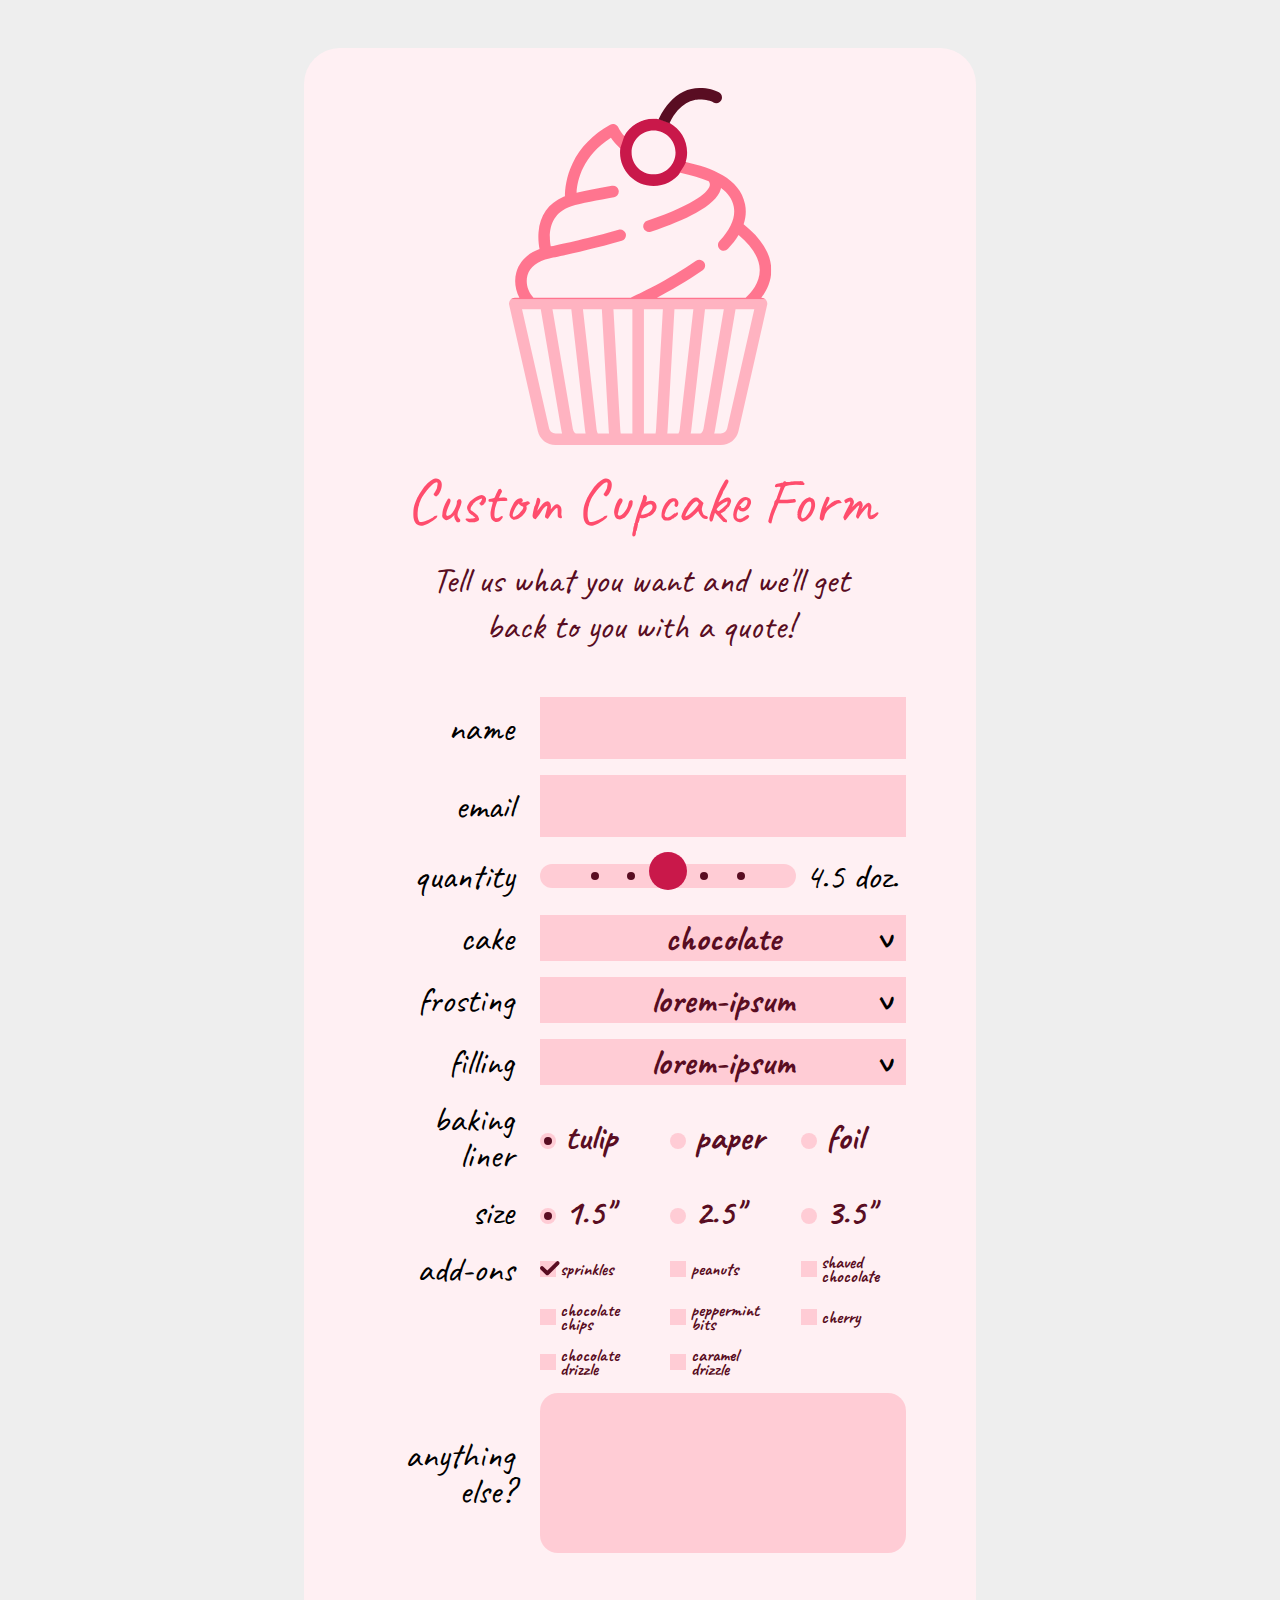
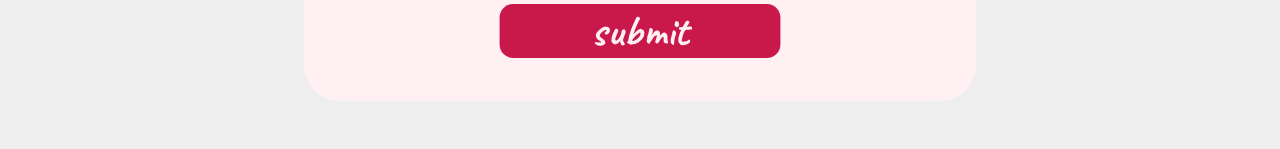
==== commit c539cd60: "Made form responsive" ====
--- a/index.html
+++ b/index.html
@@ -9,7 +9,7 @@
   </head>
   <body>
     <div class="container">
-      <img src="./assets/cupcake.svg" alt="a pink cupcake" />
+      <img src="./assets/cupcake.svg" alt="a pink cupcake" class="hero" />
       <h1>Custom Cupcake Form</h1>
       <p class="subheading">Tell us what you want and we'll get back to you with a quote!</p>
       <form>
--- a/styles.css
+++ b/styles.css
@@ -25,7 +25,7 @@
   --clr-button-bg: var(--clr-7);
   --clr-button-fg: var(--clr-1);
 
-  /* Fonts */
+  /* Typography */
   --ff-h1: 'Caveat', cursive, sans-serif;
   --ff-subheading: 'Caveat', cursive, sans-serif;
   --ff-label: 'Caveat', cursive, sans-serif;
@@ -38,11 +38,12 @@
   --fw-value: 700;
   --fw-button: 700;
 
-  --fs-h1: 4rem;
-  --fs-subheading: 2.25rem;
-  --fs-label: 2.25rem;
-  --fs-checkbox-label: 1.125rem;
-  --fs-value: 2rem;
+  --fs-h1: clamp(3rem, 6vw, 4rem);
+  --fs-subheading: clamp(1.5rem, 3vw, 2.25rem);
+  --fs-label: clamp(1rem, 3vw, 2.25rem);
+  --fs-checkbox-label: clamp(0.75rem, 3vw, 1.125rem);
+  --fs-value: clamp(1rem, 3vw, 2.25rem);
+  --fs-slider-value: clamp(1rem, 3vw, 2.25rem);
   --fs-button: 3rem;
 }
 
@@ -109,6 +110,7 @@
   font-size: var(--fs-value);
   padding: 0.5rem;
   border: none;
+  width: 100%;
 }
 
 /* TODO: Change for accessibility */
@@ -180,8 +182,8 @@
 
 input[type='range']::-webkit-slider-thumb {
   background: var(--clr-slider-thumb);
-  width: 3rem;
-  height: 3rem;
+  width: clamp(1.5rem, 3vw, 3rem);
+  height: clamp(1.5rem, 3vw, 3rem);
   border-radius: 50%;
   margin-top: -0.75rem;
 }
@@ -196,8 +198,8 @@
 
 input[type='range']::-moz-range-thumb {
   background: var(--clr-slider-thumb);
-  width: 3rem;
-  height: 3rem;
+  width: clamp(1.5rem, 3vw, 3rem);
+  height: clamp(1.5rem, 3vw, 3rem);
   border-radius: 50%;
   margin-top: -0.75rem;
   cursor: pointer;
@@ -216,15 +218,15 @@
 }
 
 .slider-dot-box {
-  width: 3rem;
+  width: clamp(0.25rem, 3vw, 3rem);
   display: flex;
   justify-content: center;
   align-items: center;
 }
 
 .slider-dot {
-  width: 0.5rem;
-  height: 0.5rem;
+  width: clamp(0.1rem, 1vw, 0.5rem);
+  height: clamp(0.1rem, 1vw, 0.5rem);
   border-radius: 50%;
   background: var(--clr-field-fg);
 }
@@ -235,21 +237,15 @@
   background: transparent;
 }
 
-/* .radio-container {
-  display: flex;
-  justify-content: space-around;
-  gap: 1rem;
-  font-family: var(--ff-value);
-  font-weight: var(--fw-value);
-  font-size: var(--fs-value);
-  color: var(--clr-field-fg);
-} */
+.slider output {
+  font-size: var(--fs-slider-value);
+}
 
 input[type='radio'] {
   -webkit-appearance: none;
   appearance: none;
-  width: 1rem;
-  height: 1rem;
+  width: clamp(0.5rem, 2vw, 1rem);
+  height: clamp(0.5rem, 2vw, 1rem);
   border-radius: 50%;
   background: var(--clr-field-bg);
 }
@@ -261,8 +257,8 @@
 input[type='radio']:checked::before {
   content: '';
   display: block;
-  width: 0.5rem;
-  height: 0.5rem;
+  width: clamp(0.1rem, 1vw, 0.5rem);
+  height: clamp(0.1rem, 1vw, 0.5rem);
   border-radius: 50%;
   background: var(--clr-field-fg);
   position: absolute;
@@ -271,31 +267,12 @@
   transform: translate(-50%, -50%);
 }
 
-/* .checkbox-container ul {
-  display: grid;
-  grid-template-columns: repeat(3, 1fr);
-  column-gap: 1em;
-  text-align: left;
-  justify-content: space-around;
-  font-family: var(--ff-value);
-  font-weight: var(--fw-value);
-  font-size: var(--fs-checkbox-label);
-  color: var(--clr-field-fg);
-}
-
-.checkbox-container li {
-  display: flex;
-  justify-content: flex-start;
-  gap: 0.5rem;
-} */
-
 input[type='checkbox'] {
   -webkit-appearance: none;
   appearance: none;
-  width: 1rem;
-  height: 1rem;
-  background: var(--clr-field-bg);
-  margin-top: 0.25ex; /* force checkbox to align with text */
+  width: clamp(0.5rem, 2vw, 1rem);
+  height: clamp(0.5rem, 2vw, 1rem);
+  background: var(--clr-field-bg);
 }
 
 input[type='checkbox']:checked {
@@ -340,7 +317,7 @@
   font-family: var(--ff-button);
   font-weight: var(--fw-button);
   font-size: var(--fs-button);
-  width: 19.5rem;
+  width: clamp(15rem, 65vw, 19.5rem);
   border: none;
   border-radius: 15px;
   cursor: pointer;
@@ -387,7 +364,8 @@
 }
 
 .container {
-  max-width: max(60vw, 42rem);
+  width: 90vw;
+  max-width: 42rem;
   margin: 3rem auto;
   background-color: var(--clr-form);
   padding-block: 2.5rem;
@@ -405,6 +383,7 @@
   font-weight: var(--fw-h1);
   font-size: var(--fs-h1);
   color: var(--clr-h1);
+  margin-bottom: 1rem;
 }
 
 .subheading {
@@ -416,17 +395,25 @@
   margin-bottom: 3rem;
 }
 
+.hero {
+  margin-bottom: 1rem;
+}
+
 form {
+  width: 95%;
+  max-width: 42rem;
   display: grid;
-  grid-template-columns: 31% 23% 23% 23%;
+  grid-template-columns: 4fr 3fr 3fr 3fr;
   row-gap: 1rem;
-  column-gap: 2rem;
+  column-gap: 2vw;
   margin-bottom: 3rem;
+  align-items: center;
 }
 
 form > label,
 form > p {
   text-align: right;
+  line-height: 1;
 }
 
 #name,
@@ -440,6 +427,13 @@
   justify-self: start;
 }
 
+.radio-container {
+  font-family: var(--ff-value);
+  font-weight: var(--fw-value);
+  font-size: var(--fs-value);
+  color: var(--clr-field-fg);
+}
+
 .skip-column {
   grid-column: 2;
 }
@@ -449,6 +443,10 @@
 }
 
 .checkbox-container {
+  font-family: var(--ff-value);
+  font-weight: var(--fw-value);
+  font-size: var(--fs-checkbox-label);
+  color: var(--clr-field-fg);
   display: flex;
   justify-content: flex-start;
   align-items: center;
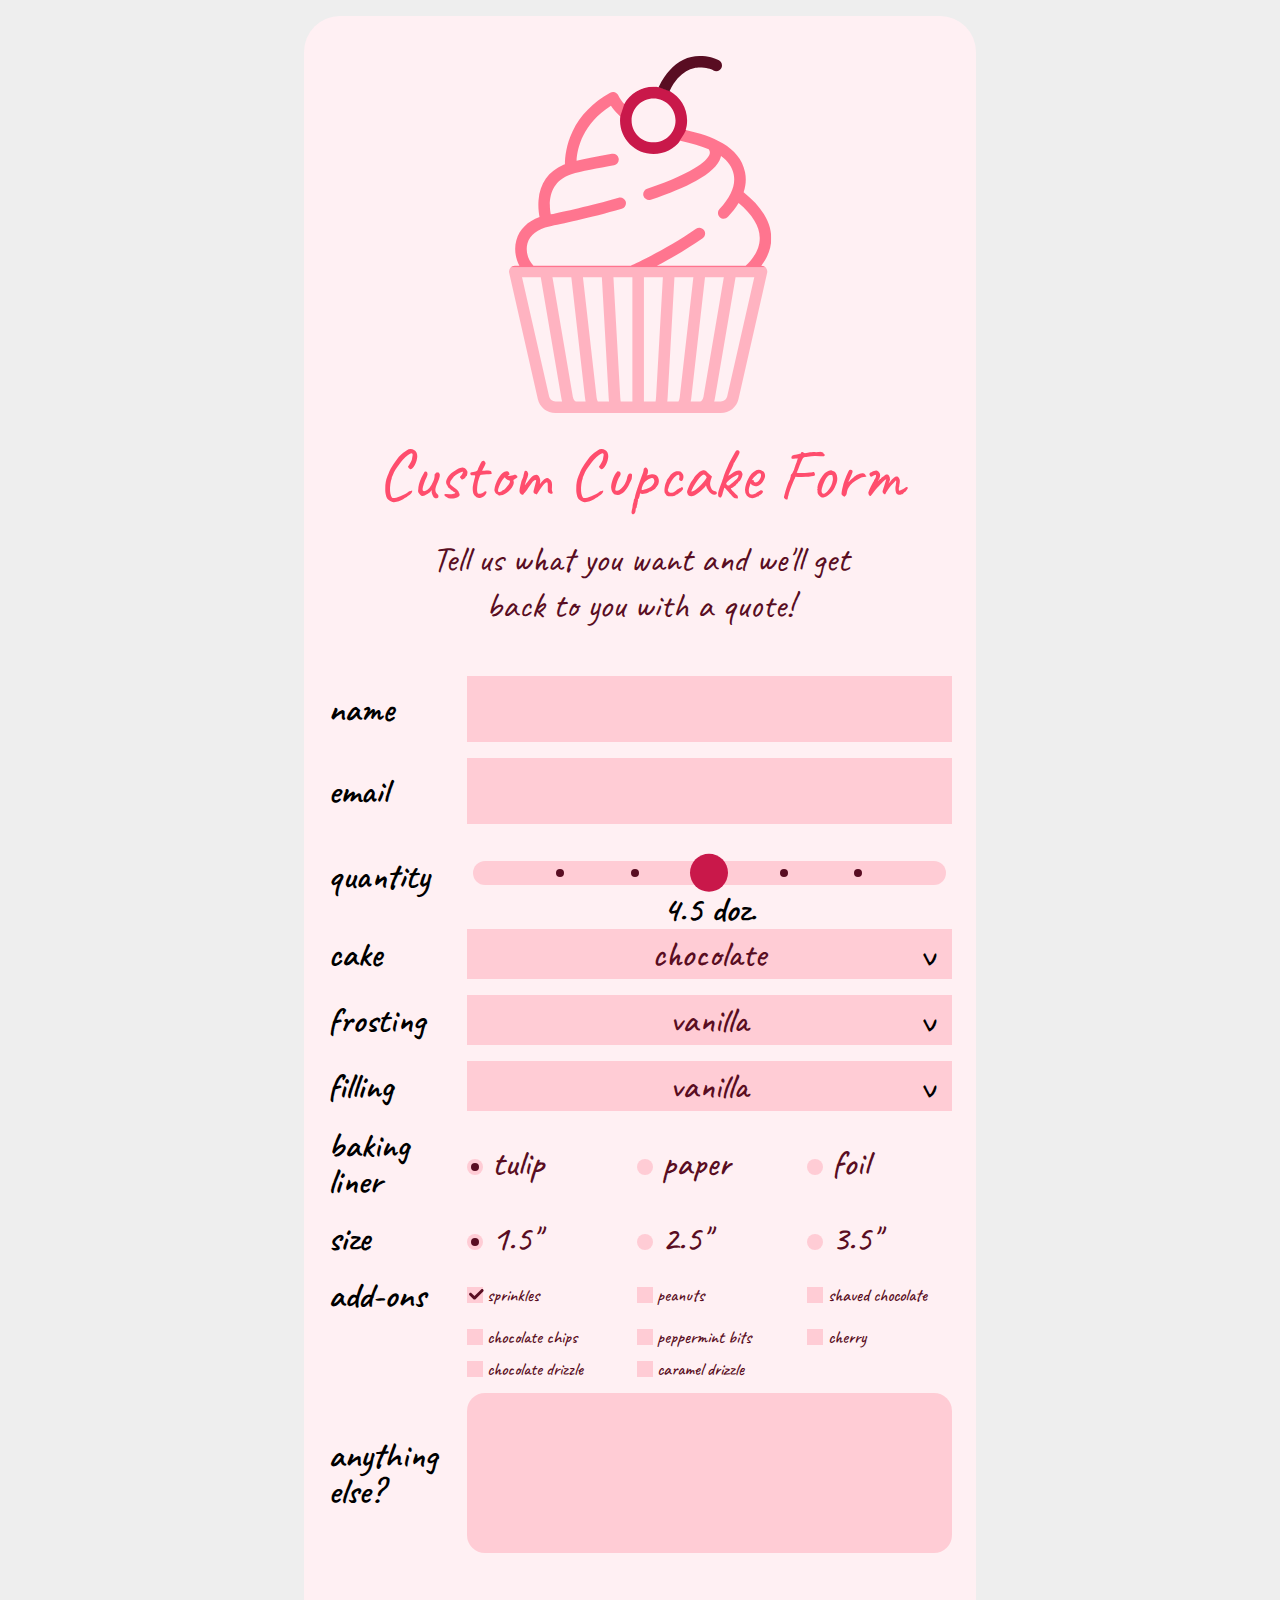
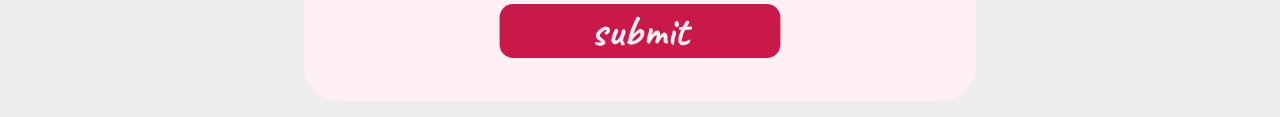
==== commit dedd9243: "Added actual frosting and filling options and added some form properties" ====
--- a/index.html
+++ b/index.html
@@ -12,9 +12,11 @@
       <img src="./assets/cupcake.svg" alt="a pink cupcake" class="hero" />
       <h1>Custom Cupcake Form</h1>
       <p class="subheading">Tell us what you want and we'll get back to you with a quote!</p>
-      <form>
-        <label for="name">name</label><input type="text" name="name" id="name" /> <label for="email">email</label>
-        <input type="text" name="email" id="email" />
+      <form id="cupcake-form">
+        <label for="name">name</label>
+        <input type="text" name="name" id="name" required />
+        <label for="email">email</label>
+        <input type="email" name="email" id="email" required />
         <label for="quantity">quantity</label>
         <div class="slider">
           <div class="slider-container">
@@ -51,46 +53,52 @@
         <div class="select-container">
           <select name="cake" id="cake">
             <option value="chocolate">chocolate</option>
-            <option value="red velvet">red velvet</option>
+            <option value="red-velvet">red velvet</option>
             <option value="yellow">yellow</option>
           </select>
         </div>
         <label for="frosting">frosting</label>
         <div class="select-container">
           <select name="frosting" id="frosting">
-            <option value="lorem-ipsum">lorem-ipsum</option>
+            <option value="vanilla">vanilla</option>
+            <option value="chocolate">chocolate</option>
+            <option value="buttercream">buttercream</option>
+            <option value="cream-cheese">cream cheese</option>
           </select>
         </div>
         <label for="filling">filling</label>
         <div class="select-container">
           <select name="filling" id="filling">
-            <option value="lorem-ipsum">lorem-ipsum</option>
+            <option value="vanilla">vanilla</option>
+            <option value="chocolate">chocolate</option>
+            <option value="banana-cream">banana cream</option>
+            <option value="raspberry">raspberry</option>
           </select>
         </div>
         <p>baking liner</p>
         <div class="radio-container">
-          <input type="radio" name="baking-liner" id="tulip" checked />
+          <input type="radio" name="baking-liner" id="tulip" value="tulip" checked />
           <label for="tulip">tulip</label>
         </div>
         <div class="radio-container">
-          <input type="radio" name="baking-liner" id="paper" />
+          <input type="radio" name="baking-liner" id="paper" value="paper" />
           <label for="paper">paper</label>
         </div>
         <div class="radio-container">
-          <input type="radio" name="baking-liner" id="foil" />
+          <input type="radio" name="baking-liner" id="foil" value="foil" />
           <label for="foil">foil</label>
         </div>
         <p>size</p>
         <div class="radio-container">
-          <input type="radio" name="size" id="1.5" checked />
+          <input type="radio" name="size" id="1.5" value="1.5" checked />
           <label for="1.5">1.5"</label>
         </div>
         <div class="radio-container">
-          <input type="radio" name="size" id="2.5" />
+          <input type="radio" name="size" id="2.5" value="2.5" />
           <label for="2.5">2.5"</label>
         </div>
         <div class="radio-container">
-          <input type="radio" name="size" id="3.5" />
+          <input type="radio" name="size" id="3.5" value="3.5" />
           <label for="3.5">3.5"</label>
         </div>
         <p>add-ons</p>
@@ -105,7 +113,7 @@
         <label for="anything-else" class="start-column">anything else?</label>
         <textarea name="anything-else" id="anything-else"></textarea>
       </form>
-      <button action="submit">submit</button>
+      <button type="submit" form="cupcake-form">submit</button>
     </div>
     <script src="functionality.js"></script>
   </body>
--- a/styles.css
+++ b/styles.css
@@ -1,4 +1,4 @@
-@import url('https://fonts.googleapis.com/css2?family=Caveat:wght@400;700&display=swap');
+@import url('https://fonts.googleapis.com/css2?family=Caveat:wght@400;500;600;700&display=swap');
 
 :root {
   /* Color palette */
@@ -16,6 +16,7 @@
   /* Document colors */
   --clr-form: var(--clr-1);
   --clr-field-bg: var(--clr-2);
+  --clr-field-bg-focused: var(--clr-6);
   --clr-field-fg: var(--clr-10);
   --clr-label: #000;
   --clr-body: #eee;
@@ -34,16 +35,16 @@
 
   --fw-h1: 400;
   --fw-subheading: 400;
-  --fw-label: 400;
-  --fw-value: 700;
+  --fw-label: 600;
+  --fw-value: 500;
   --fw-button: 700;
 
-  --fs-h1: clamp(3rem, 6vw, 4rem);
-  --fs-subheading: clamp(1.5rem, 3vw, 2.25rem);
-  --fs-label: clamp(1rem, 3vw, 2.25rem);
-  --fs-checkbox-label: clamp(0.75rem, 3vw, 1.125rem);
-  --fs-value: clamp(1rem, 3vw, 2.25rem);
-  --fs-slider-value: clamp(1rem, 3vw, 2.25rem);
+  --fs-h1: clamp(3.75rem, 6vw, 4.5rem);
+  --fs-subheading: clamp(1.75rem, 3vw, 2.25rem);
+  --fs-label: clamp(1.75rem, 3vw, 2.25rem);
+  --fs-checkbox-label: clamp(1rem, 3vw, 1.125rem);
+  --fs-value: clamp(1.5rem, 3vw, 2.25rem);
+  --fs-slider-value: clamp(1.5rem, 3vw, 2.25rem);
   --fs-button: 3rem;
 }
 
@@ -65,12 +66,15 @@
   max-width: 100%;
 }
 
-/* Form resets from MDN and CSS Tricks */
+/* Hide the slider so we can make a custom slider */
 input[type='range'] {
-  /* Hide the slider so we can make a custom slider */
   -webkit-appearance: none;
   appearance: none;
   background: transparent;
+  border: 2px solid #0000;
+  border-radius: 22.5px;
+  padding-inline: 0.25rem;
+  padding-block: 0.5rem;
 }
 
 input[type='range']::-webkit-slider-thumb {
@@ -78,9 +82,9 @@
   appearance: none;
 }
 
-/* TODO: Update later for accessibility */
-input[type='range']:focus {
-  outline: none;
+input[type='range']:focus-visible {
+  outline: none;
+  border-color: var(--clr-field-bg-focused);
 }
 
 input[type='range']::-ms-track {
@@ -92,17 +96,8 @@
 }
 
 /* Components */
-
-.components {
-  padding: 3rem;
-  display: flex;
-  flex-direction: column;
-  gap: 10em;
-  align-items: center;
-  background: var(--clr-form);
-}
-
-input[type='text'] {
+input[type='text'],
+input[type='email'] {
   background: var(--clr-field-bg);
   color: var(--clr-field-fg);
   font-family: var(--ff-value);
@@ -111,11 +106,13 @@
   padding: 0.5rem;
   border: none;
   width: 100%;
-}
-
-/* TODO: Change for accessibility */
-input[type='text']:focus {
-  outline: none;
+  border: 2px solid #0000;
+}
+
+input[type='text']:focus-visible,
+input[type='email']:focus-visible {
+  outline: none;
+  border-color: var(--clr-field-bg-focused);
 }
 
 .select-container {
@@ -124,16 +121,16 @@
 }
 
 .select-container::after {
+  display: block;
   content: '>';
   font-family: var(--ff-value);
   font-weight: var(--fw-value);
   font-size: var(--fs-value);
+  line-height: 0.5;
   position: absolute;
-  top: 0;
-  right: 0;
-  padding-top: 2%;
-  padding-right: 2%;
-  transform: rotate(90deg);
+  top: 55%;
+  right: 2%;
+  transform: translateY(-50%) rotate(90deg);
   pointer-events: none;
 }
 
@@ -148,8 +145,17 @@
   font-family: var(--ff-value);
   font-weight: var(--fw-value);
   font-size: var(--fs-value);
-}
-
+  border: 2px solid #0000;
+}
+
+select:focus-visible {
+  outline: none;
+  border-color: var(--clr-field-bg-focused);
+}
+
+/* Looks like there's a bug that prevents this from working in Firefox:
+   https://bugzilla.mozilla.org/show_bug.cgi?id=1536148
+*/
 option {
   font-family: inherit;
   font-weight: inherit;
@@ -158,7 +164,7 @@
 
 .slider {
   display: grid;
-  grid-template-columns: 70% 30%;
+  grid-template-rows: 90% 10%;
   align-items: center;
   grid-column: span 3;
 }
@@ -182,10 +188,12 @@
 
 input[type='range']::-webkit-slider-thumb {
   background: var(--clr-slider-thumb);
-  width: clamp(1.5rem, 3vw, 3rem);
-  height: clamp(1.5rem, 3vw, 3rem);
+  width: clamp(1.5rem, 3vw, 2.5rem);
+  height: clamp(1.5rem, 3vw, 2.5rem);
   border-radius: 50%;
-  margin-top: -0.75rem;
+
+  /* Centers the thumb on the slider track */
+  transform: translateY(calc((100% - 1.5rem) / -2));
 }
 
 input[type='range']::-moz-range-track {
@@ -198,10 +206,9 @@
 
 input[type='range']::-moz-range-thumb {
   background: var(--clr-slider-thumb);
-  width: clamp(1.5rem, 3vw, 3rem);
-  height: clamp(1.5rem, 3vw, 3rem);
+  width: clamp(1.5rem, 3vw, 2.5rem);
+  height: clamp(1.5rem, 3vw, 2.5rem);
   border-radius: 50%;
-  margin-top: -0.75rem;
   cursor: pointer;
 }
 
@@ -239,6 +246,7 @@
 
 .slider output {
   font-size: var(--fs-slider-value);
+  line-height: 0.8;
 }
 
 input[type='radio'] {
@@ -248,6 +256,12 @@
   height: clamp(0.5rem, 2vw, 1rem);
   border-radius: 50%;
   background: var(--clr-field-bg);
+  border: 2px solid #0000;
+}
+
+input[type='radio']:focus-visible {
+  outline: none;
+  border-color: var(--clr-field-bg-focused);
 }
 
 input[type='radio']:checked {
@@ -273,6 +287,12 @@
   width: clamp(0.5rem, 2vw, 1rem);
   height: clamp(0.5rem, 2vw, 1rem);
   background: var(--clr-field-bg);
+  border: 2px solid #0000;
+}
+
+input[type='checkbox']:focus-visible {
+  outline: none;
+  border-color: var(--clr-field-bg-focused);
 }
 
 input[type='checkbox']:checked {
@@ -301,13 +321,13 @@
   font-family: var(--ff-value);
   font-weight: var(--fw-value);
   font-size: var(--fs-value);
-  border: none;
+  border: 2px solid #0000;
   border-radius: 0.5em;
 }
 
-/* TODO: Change for accessibility */
-textarea:focus {
-  outline: none;
+textarea:focus-visible {
+  outline: none;
+  border-color: var(--clr-field-bg-focused);
 }
 
 button {
@@ -325,7 +345,9 @@
   transition: transform ease 150ms;
 }
 
-button:hover {
+button:hover,
+button:focus-visible {
+  outline: none;
   transform: scale(1);
   animation-name: jiggle;
   animation-duration: 500ms;
@@ -364,12 +386,12 @@
 }
 
 .container {
-  width: 90vw;
+  width: 95vw;
   max-width: 42rem;
-  margin: 3rem auto;
+  margin: 1rem auto;
   background-color: var(--clr-form);
   padding-block: 2.5rem;
-  padding-inline: 3.5rem;
+  padding-inline: 1.5rem;
   border-radius: 1em;
 }
 
@@ -400,10 +422,10 @@
 }
 
 form {
-  width: 95%;
+  width: 100%;
   max-width: 42rem;
   display: grid;
-  grid-template-columns: 4fr 3fr 3fr 3fr;
+  grid-template-columns: 2fr 3fr 3fr 3fr;
   row-gap: 1rem;
   column-gap: 2vw;
   margin-bottom: 3rem;
@@ -412,8 +434,9 @@
 
 form > label,
 form > p {
-  text-align: right;
+  text-align: left;
   line-height: 1;
+  margin-right: 0.25rem;
 }
 
 #name,
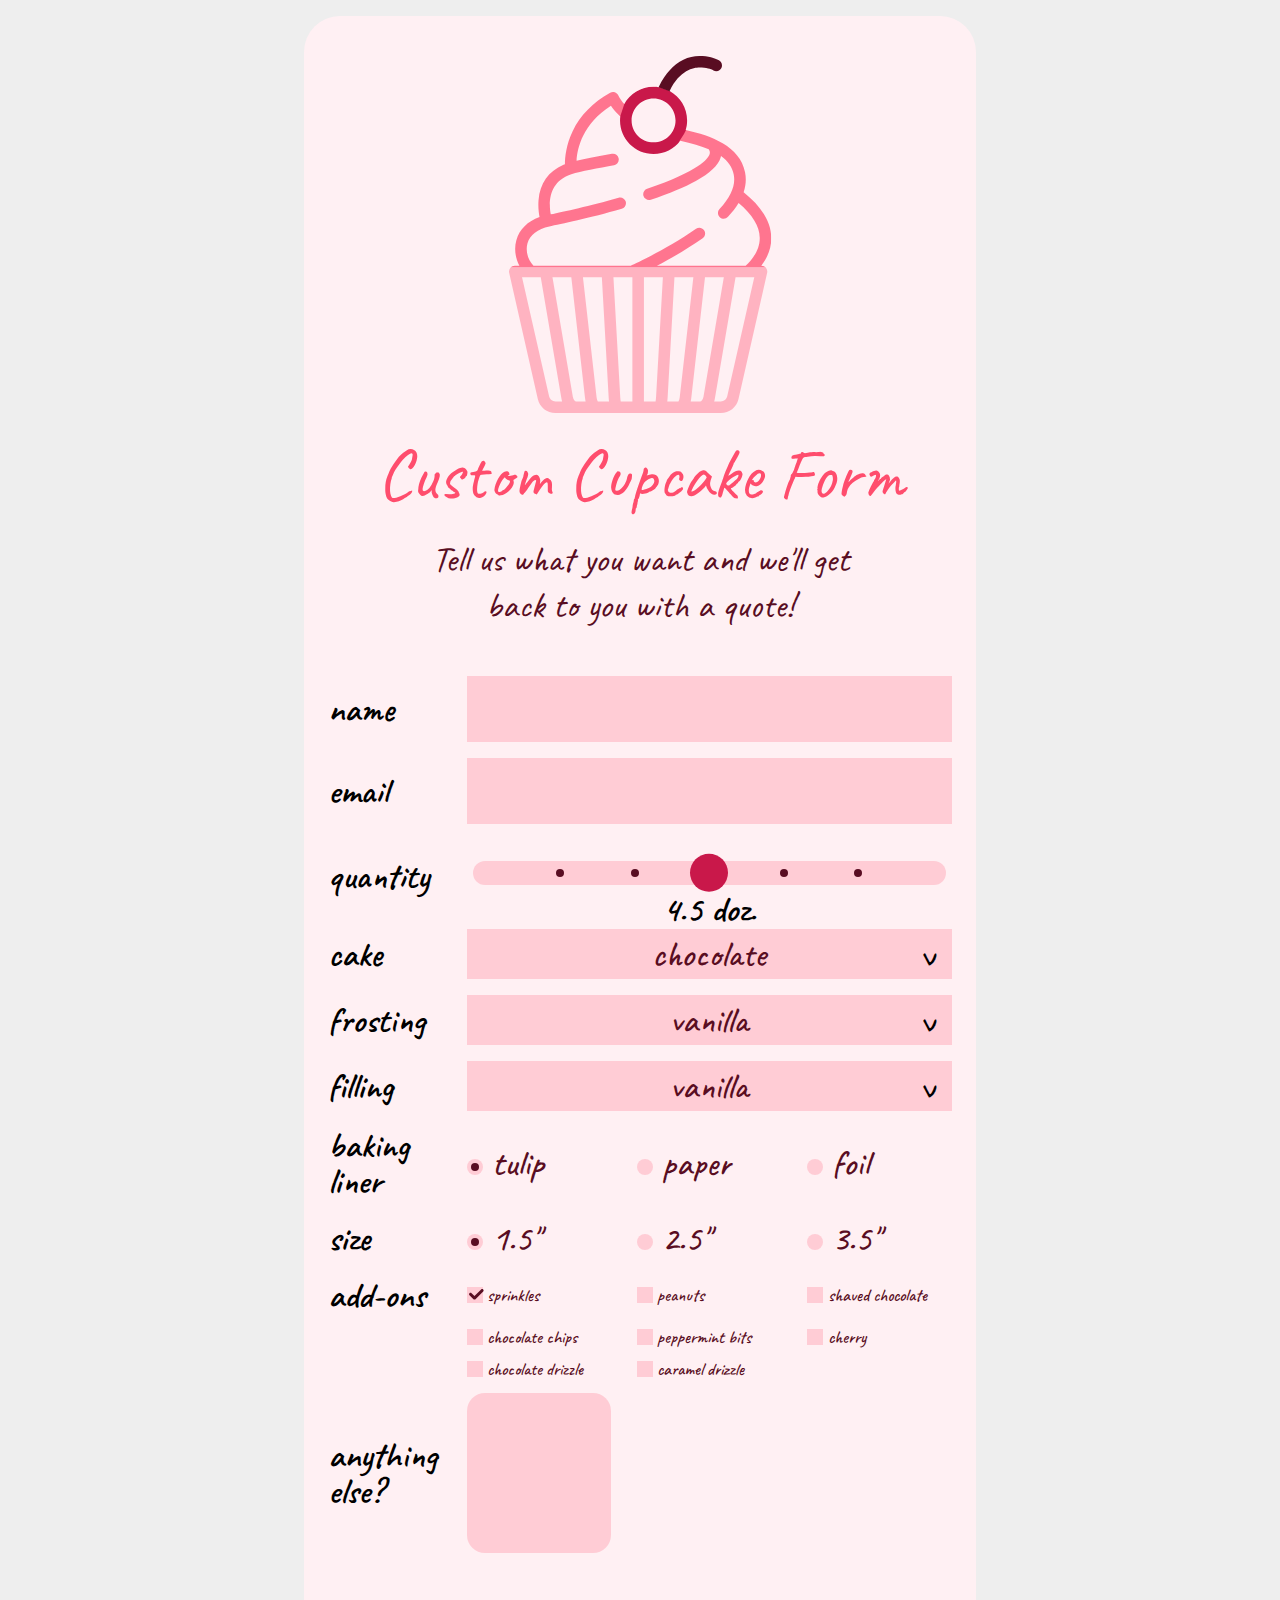
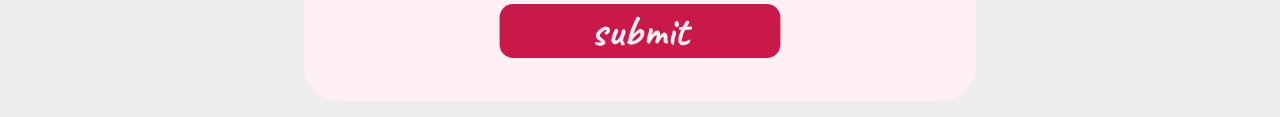
==== commit 13650d43: "Refactored CSS to make it more clean" ====
--- a/index.html
+++ b/index.html
@@ -14,9 +14,9 @@
       <p class="subheading">Tell us what you want and we'll get back to you with a quote!</p>
       <form id="cupcake-form">
         <label for="name">name</label>
-        <input type="text" name="name" id="name" required />
+        <input type="text" class="span-column-3" name="name" id="name" required />
         <label for="email">email</label>
-        <input type="email" name="email" id="email" required />
+        <input type="text" class="span-column-3" name="email" id="email" required />
         <label for="quantity">quantity</label>
         <div class="slider">
           <div class="slider-container">
@@ -105,12 +105,12 @@
         <div class="checkbox-container"><input type="checkbox" name="sprinkles" id="sprinkles" checked /><label for="sprinkles">sprinkles</label></div>
         <div class="checkbox-container"><input type="checkbox" name="peanuts" id="peanuts" /><label for="peanuts">peanuts</label></div>
         <div class="checkbox-container test"><input type="checkbox" name="shaved-chocolate" id="shaved-chocolate" /><label for="shaved-chocolate">shaved chocolate</label></div>
-        <div class="checkbox-container skip-column"><input type="checkbox" name="chocolate-chips" id="chocolate-chips" /><label for="chocolate-chips">chocolate chips</label></div>
+        <div class="checkbox-container start-column-2"><input type="checkbox" name="chocolate-chips" id="chocolate-chips" /><label for="chocolate-chips">chocolate chips</label></div>
         <div class="checkbox-container"><input type="checkbox" name="peppermint-bits" id="peppermint-bits" /><label for="peppermint-bits">peppermint bits</label></div>
         <div class="checkbox-container"><input type="checkbox" name="cherry" id="cherry" /><label for="cherry">cherry</label></div>
-        <div class="checkbox-container skip-column"><input type="checkbox" name="chocolate-drizzle" id="chocolate-drizzle" /><label for="chocolate-drizzle">chocolate drizzle</label></div>
+        <div class="checkbox-container start-column-2"><input type="checkbox" name="chocolate-drizzle" id="chocolate-drizzle" /><label for="chocolate-drizzle">chocolate drizzle</label></div>
         <div class="checkbox-container"><input type="checkbox" name="caramel-drizzle" id="caramel-drizzle" /><label for="caramel-drizzle">caramel drizzle</label></div>
-        <label for="anything-else" class="start-column">anything else?</label>
+        <label for="anything-else" class="start-column-1">anything else?</label>
         <textarea name="anything-else" id="anything-else"></textarea>
       </form>
       <button type="submit" form="cupcake-form">submit</button>
--- a/styles.css
+++ b/styles.css
@@ -66,6 +66,10 @@
   max-width: 100%;
 }
 
+input {
+  border-radius: 0;
+}
+
 /* Hide the slider so we can make a custom slider */
 input[type='range'] {
   -webkit-appearance: none;
@@ -93,6 +97,81 @@
   background: transparent;
   border-color: transparent;
   color: transparent;
+}
+
+/* General Styles */
+
+body {
+  font-family: var(--ff-label);
+  font-weight: var(--fw-label);
+  font-size: var(--fs-label);
+  background-color: var(--clr-body);
+}
+
+.container {
+  width: 95vw;
+  max-width: 42rem;
+  margin: 1rem auto;
+  background-color: var(--clr-form);
+  padding-block: 2.5rem;
+  padding-inline: 1.5rem;
+  border-radius: 1em;
+}
+
+.container > * {
+  margin-inline: auto;
+  text-align: center;
+}
+
+h1 {
+  font-family: var(--ff-h1);
+  font-weight: var(--fw-h1);
+  font-size: var(--fs-h1);
+  color: var(--clr-h1);
+  margin-bottom: 1rem;
+}
+
+.subheading {
+  font-family: var(--ff-subheading);
+  font-weight: var(--fw-subheading);
+  font-size: var(--fs-subheading);
+  color: var(--clr-subheading);
+  max-width: 30ch;
+  margin-bottom: 3rem;
+}
+
+.hero {
+  margin-bottom: 1rem;
+}
+
+form {
+  width: 100%;
+  max-width: 42rem;
+  display: grid;
+  grid-template-columns: 2fr 3fr 3fr 3fr;
+  row-gap: 1rem;
+  column-gap: 2vw;
+  margin-bottom: 3rem;
+  align-items: center;
+}
+
+form > label,
+form > p {
+  text-align: left;
+  line-height: 1;
+  margin-right: 0.25rem;
+}
+
+.span-column-3 {
+  grid-column: span 3;
+}
+
+.start-column-2 {
+  grid-column: 2;
+}
+
+.start-column-1 {
+  grid-column: 1;
 }
 
 /* Components */
@@ -281,6 +360,18 @@
   transform: translate(-50%, -50%);
 }
 
+.radio-container,
+.checkbox-container {
+  justify-self: start;
+}
+
+.radio-container {
+  font-family: var(--ff-value);
+  font-weight: var(--fw-value);
+  font-size: var(--fs-value);
+  color: var(--clr-field-fg);
+}
+
 input[type='checkbox'] {
   -webkit-appearance: none;
   appearance: none;
@@ -307,6 +398,26 @@
   background-repeat: no-repeat;
   width: 125%;
   height: 125%;
+}
+
+.checkbox-container {
+  font-family: var(--ff-value);
+  font-weight: var(--fw-value);
+  font-size: var(--fs-checkbox-label);
+  color: var(--clr-field-fg);
+  display: flex;
+  justify-content: flex-start;
+  align-items: center;
+  text-align: left;
+  gap: 0.25em;
+}
+
+.checkbox-container > label {
+  line-height: 0.8;
+}
+
+.checkbox-container > input {
+  flex-shrink: 0;
 }
 
 textarea {
@@ -375,112 +486,3 @@
     transform: rotateZ(0deg);
   }
 }
-
-/* General Styles */
-
-body {
-  font-family: var(--ff-label);
-  font-weight: var(--fw-label);
-  font-size: var(--fs-label);
-  background-color: var(--clr-body);
-}
-
-.container {
-  width: 95vw;
-  max-width: 42rem;
-  margin: 1rem auto;
-  background-color: var(--clr-form);
-  padding-block: 2.5rem;
-  padding-inline: 1.5rem;
-  border-radius: 1em;
-}
-
-.container > * {
-  margin-inline: auto;
-  text-align: center;
-}
-
-h1 {
-  font-family: var(--ff-h1);
-  font-weight: var(--fw-h1);
-  font-size: var(--fs-h1);
-  color: var(--clr-h1);
-  margin-bottom: 1rem;
-}
-
-.subheading {
-  font-family: var(--ff-subheading);
-  font-weight: var(--fw-subheading);
-  font-size: var(--fs-subheading);
-  color: var(--clr-subheading);
-  max-width: 30ch;
-  margin-bottom: 3rem;
-}
-
-.hero {
-  margin-bottom: 1rem;
-}
-
-form {
-  width: 100%;
-  max-width: 42rem;
-  display: grid;
-  grid-template-columns: 2fr 3fr 3fr 3fr;
-  row-gap: 1rem;
-  column-gap: 2vw;
-  margin-bottom: 3rem;
-  align-items: center;
-}
-
-form > label,
-form > p {
-  text-align: left;
-  line-height: 1;
-  margin-right: 0.25rem;
-}
-
-#name,
-#email,
-#anything-else {
-  grid-column: span 3;
-}
-
-.radio-container,
-.checkbox-container {
-  justify-self: start;
-}
-
-.radio-container {
-  font-family: var(--ff-value);
-  font-weight: var(--fw-value);
-  font-size: var(--fs-value);
-  color: var(--clr-field-fg);
-}
-
-.skip-column {
-  grid-column: 2;
-}
-
-.start-column {
-  grid-column: 1;
-}
-
-.checkbox-container {
-  font-family: var(--ff-value);
-  font-weight: var(--fw-value);
-  font-size: var(--fs-checkbox-label);
-  color: var(--clr-field-fg);
-  display: flex;
-  justify-content: flex-start;
-  align-items: center;
-  text-align: left;
-  gap: 0.25em;
-}
-
-.checkbox-container > label {
-  line-height: 0.8;
-}
-
-.checkbox-container > input {
-  flex-shrink: 0;
-}
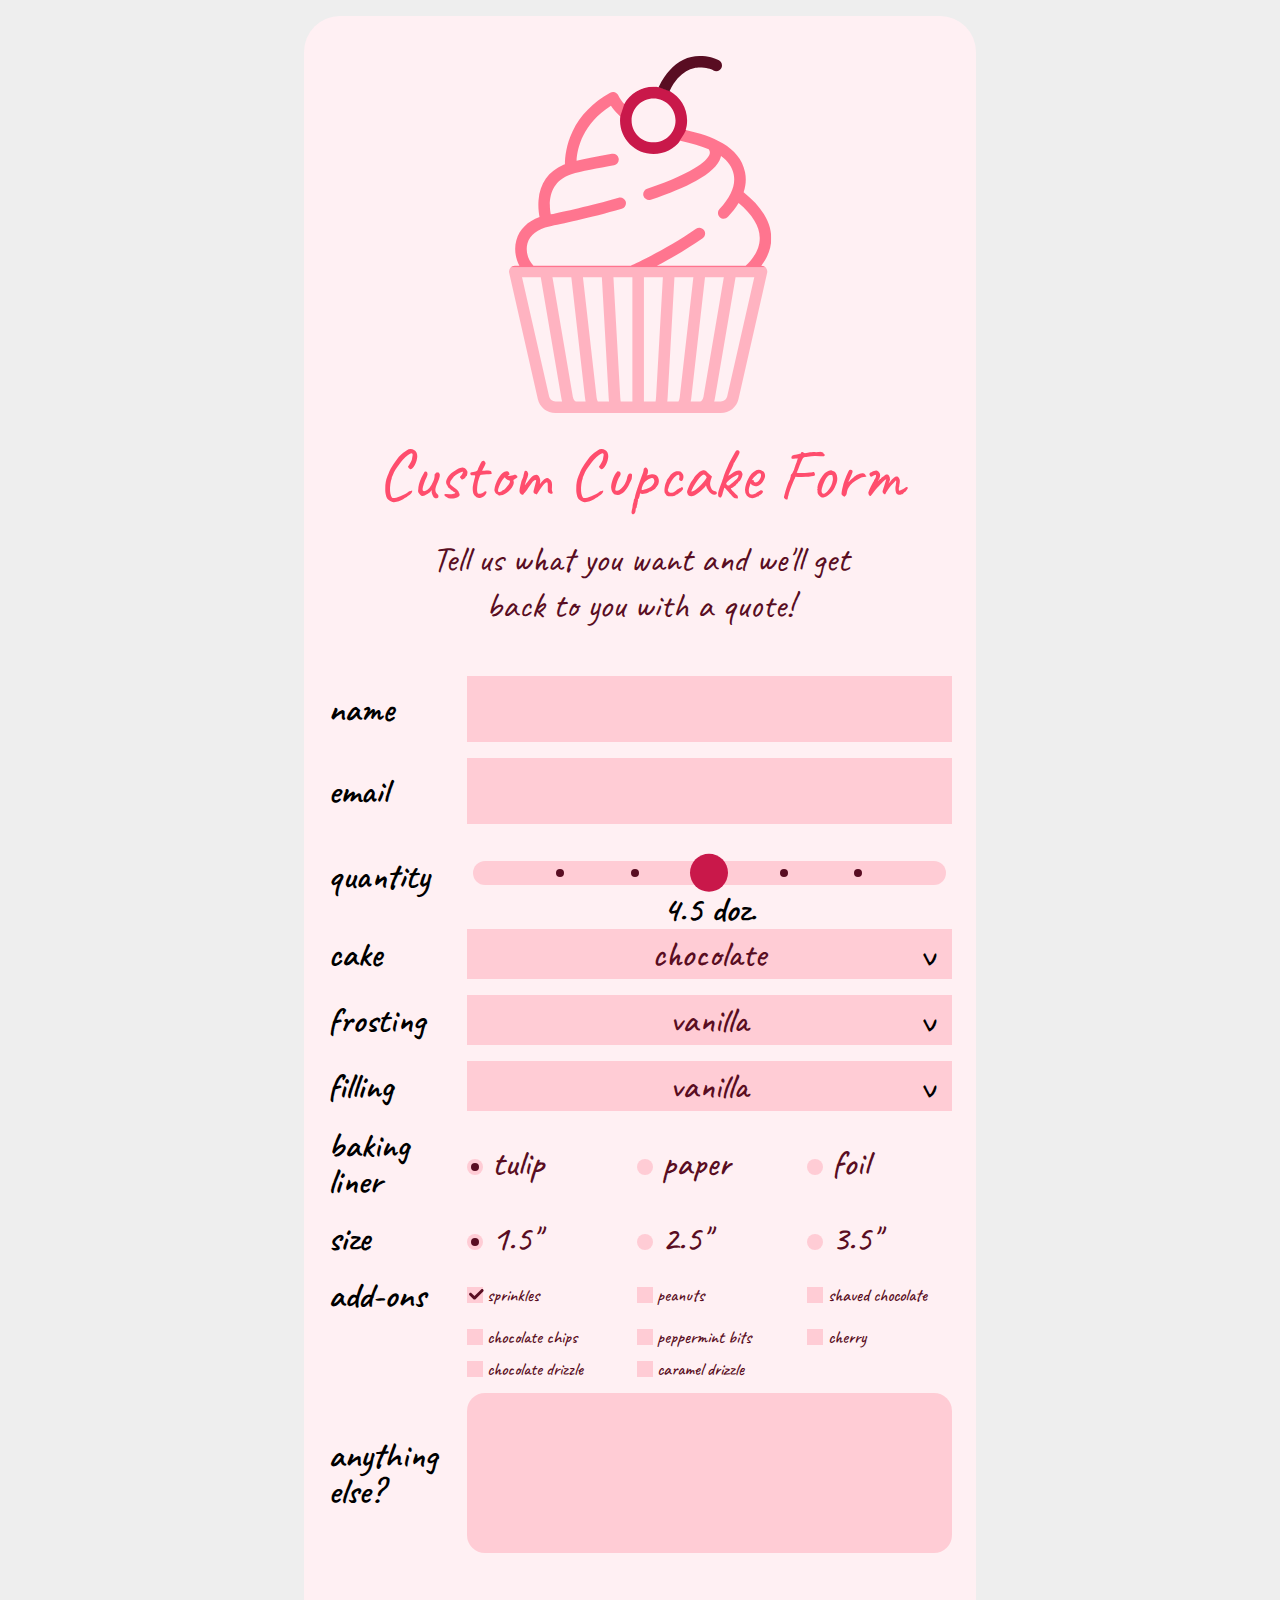
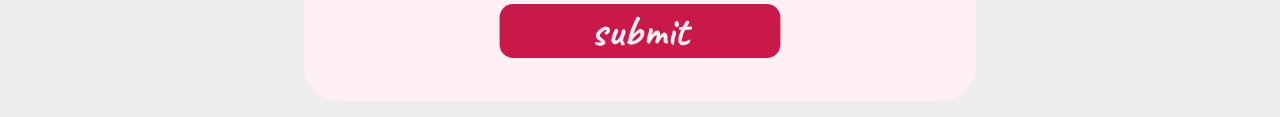
==== commit f138ed25: "Made anything else span columns correctly" ====
--- a/index.html
+++ b/index.html
@@ -111,7 +111,7 @@
         <div class="checkbox-container start-column-2"><input type="checkbox" name="chocolate-drizzle" id="chocolate-drizzle" /><label for="chocolate-drizzle">chocolate drizzle</label></div>
         <div class="checkbox-container"><input type="checkbox" name="caramel-drizzle" id="caramel-drizzle" /><label for="caramel-drizzle">caramel drizzle</label></div>
         <label for="anything-else" class="start-column-1">anything else?</label>
-        <textarea name="anything-else" id="anything-else"></textarea>
+        <textarea name="anything-else" id="anything-else" class="span-column-3"></textarea>
       </form>
       <button type="submit" form="cupcake-form">submit</button>
     </div>
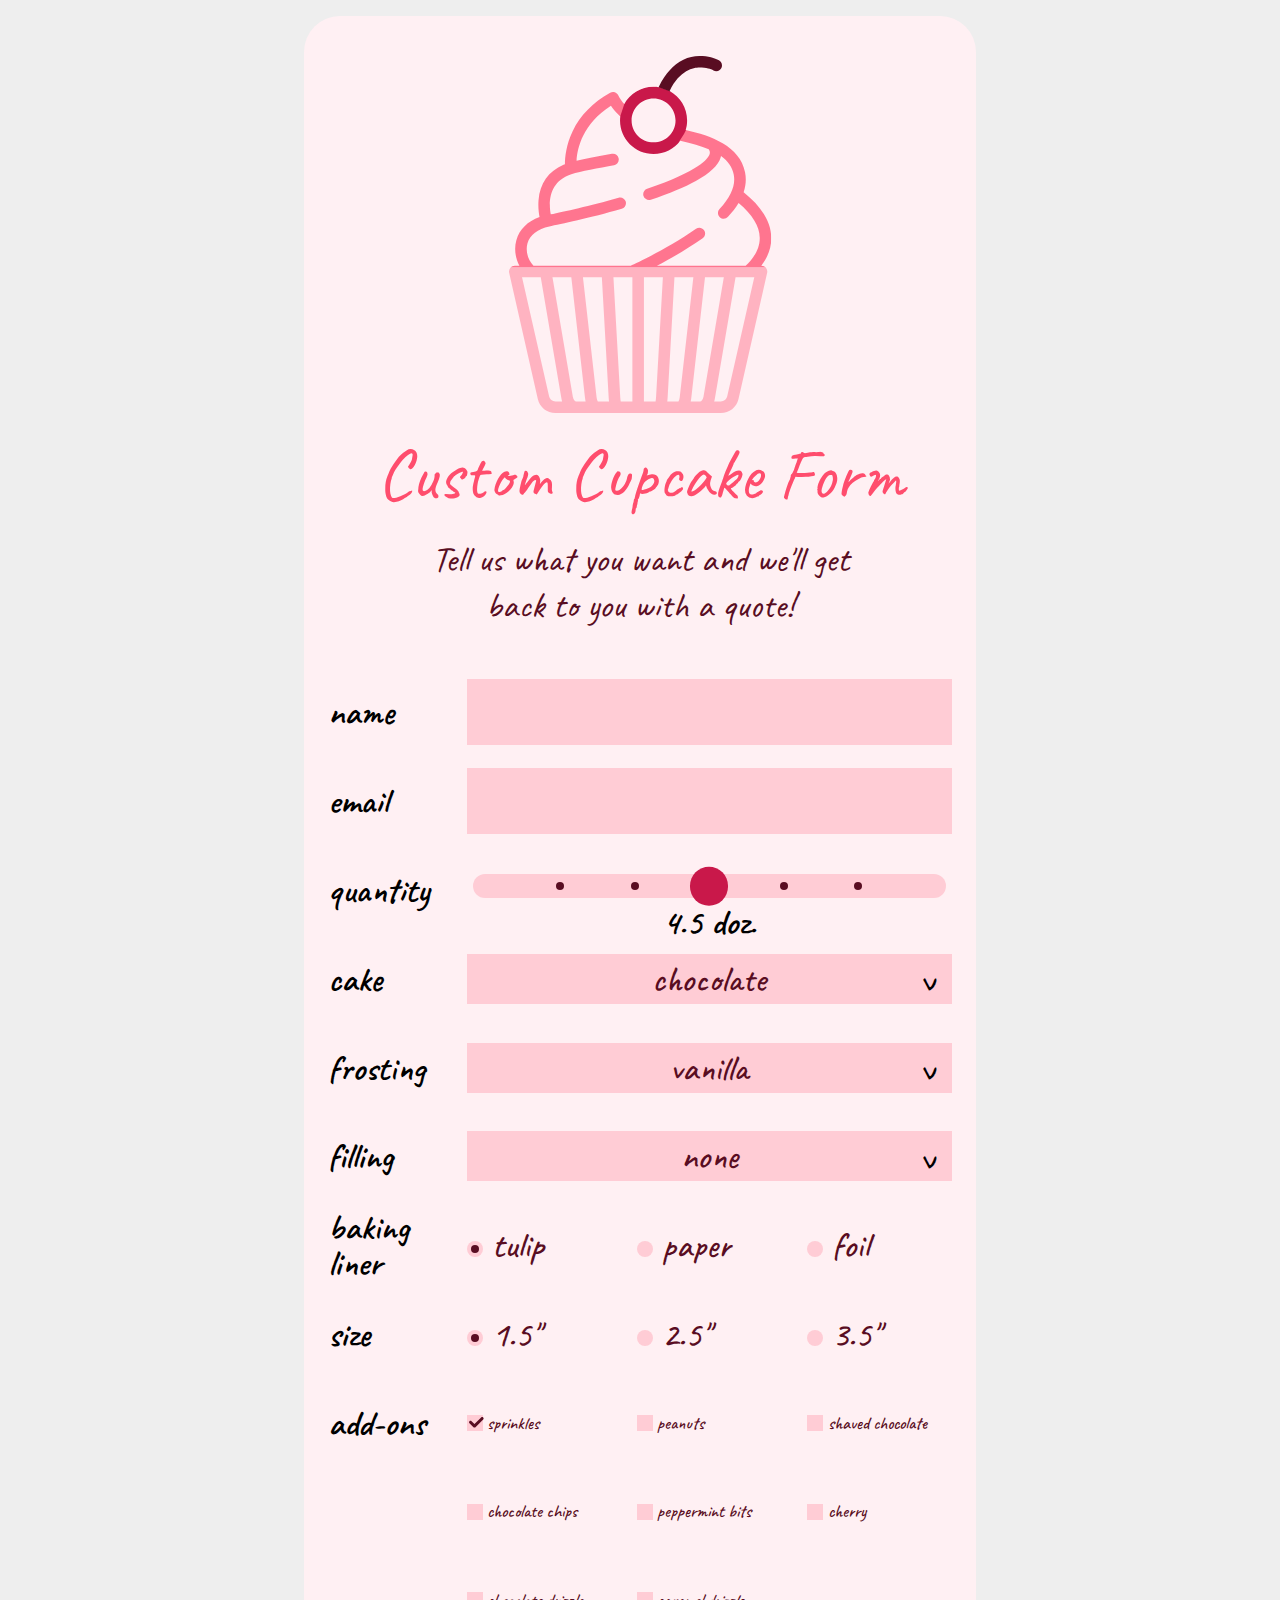
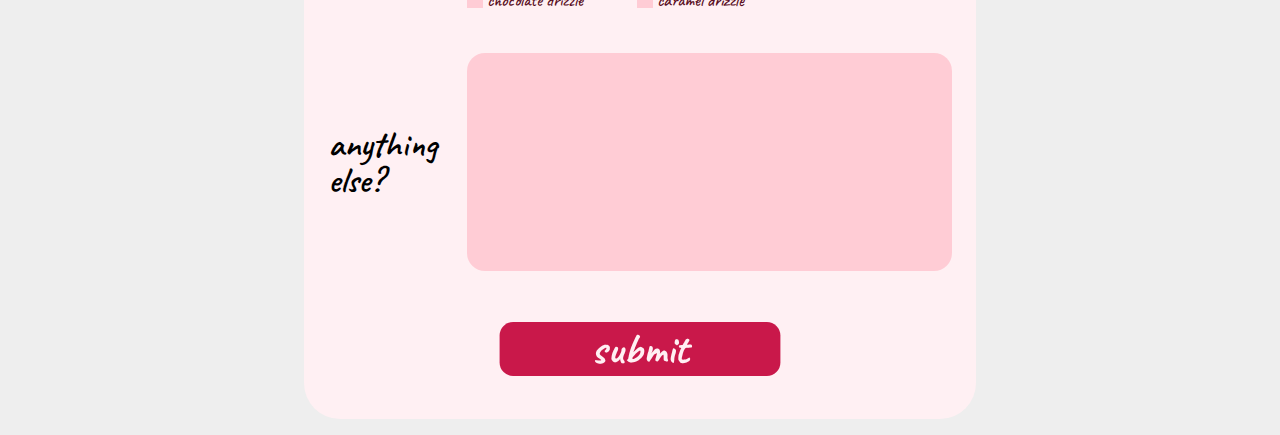
==== commit 7f5c002f: "Added none as a filling option" ====
--- a/index.html
+++ b/index.html
@@ -69,6 +69,7 @@
         <label for="filling">filling</label>
         <div class="select-container">
           <select name="filling" id="filling">
+            <option value="none">none</option>
             <option value="vanilla">vanilla</option>
             <option value="chocolate">chocolate</option>
             <option value="banana-cream">banana cream</option>
--- a/styles.css
+++ b/styles.css
@@ -148,6 +148,7 @@
   width: 100%;
   max-width: 42rem;
   display: grid;
+  grid-template-rows: repeat(11, 1fr) 3fr;
   grid-template-columns: 2fr 3fr 3fr 3fr;
   row-gap: 1rem;
   column-gap: 2vw;
@@ -424,7 +425,7 @@
   display: block;
   overflow: auto;
   width: 100%;
-  height: 10rem;
+  height: 100%;
   padding: 1rem;
   resize: none;
   background-color: var(--clr-field-bg);
